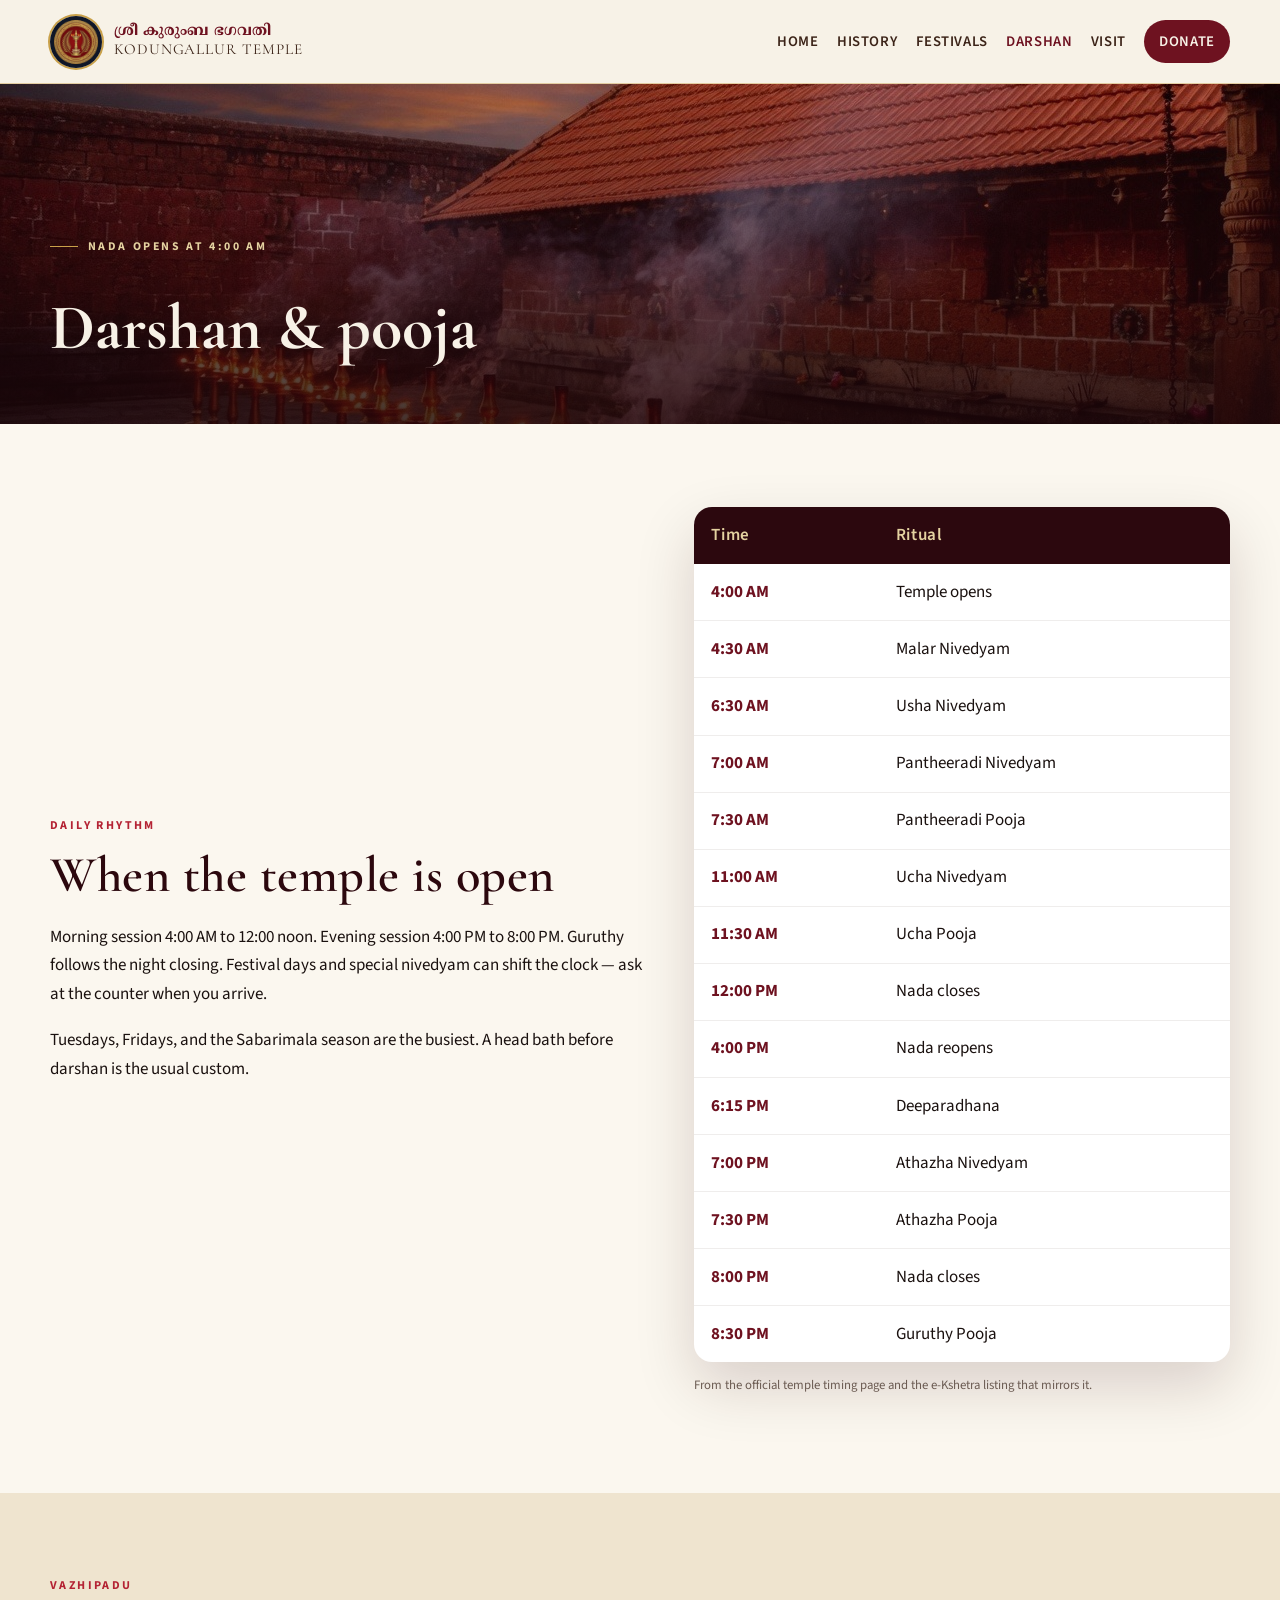
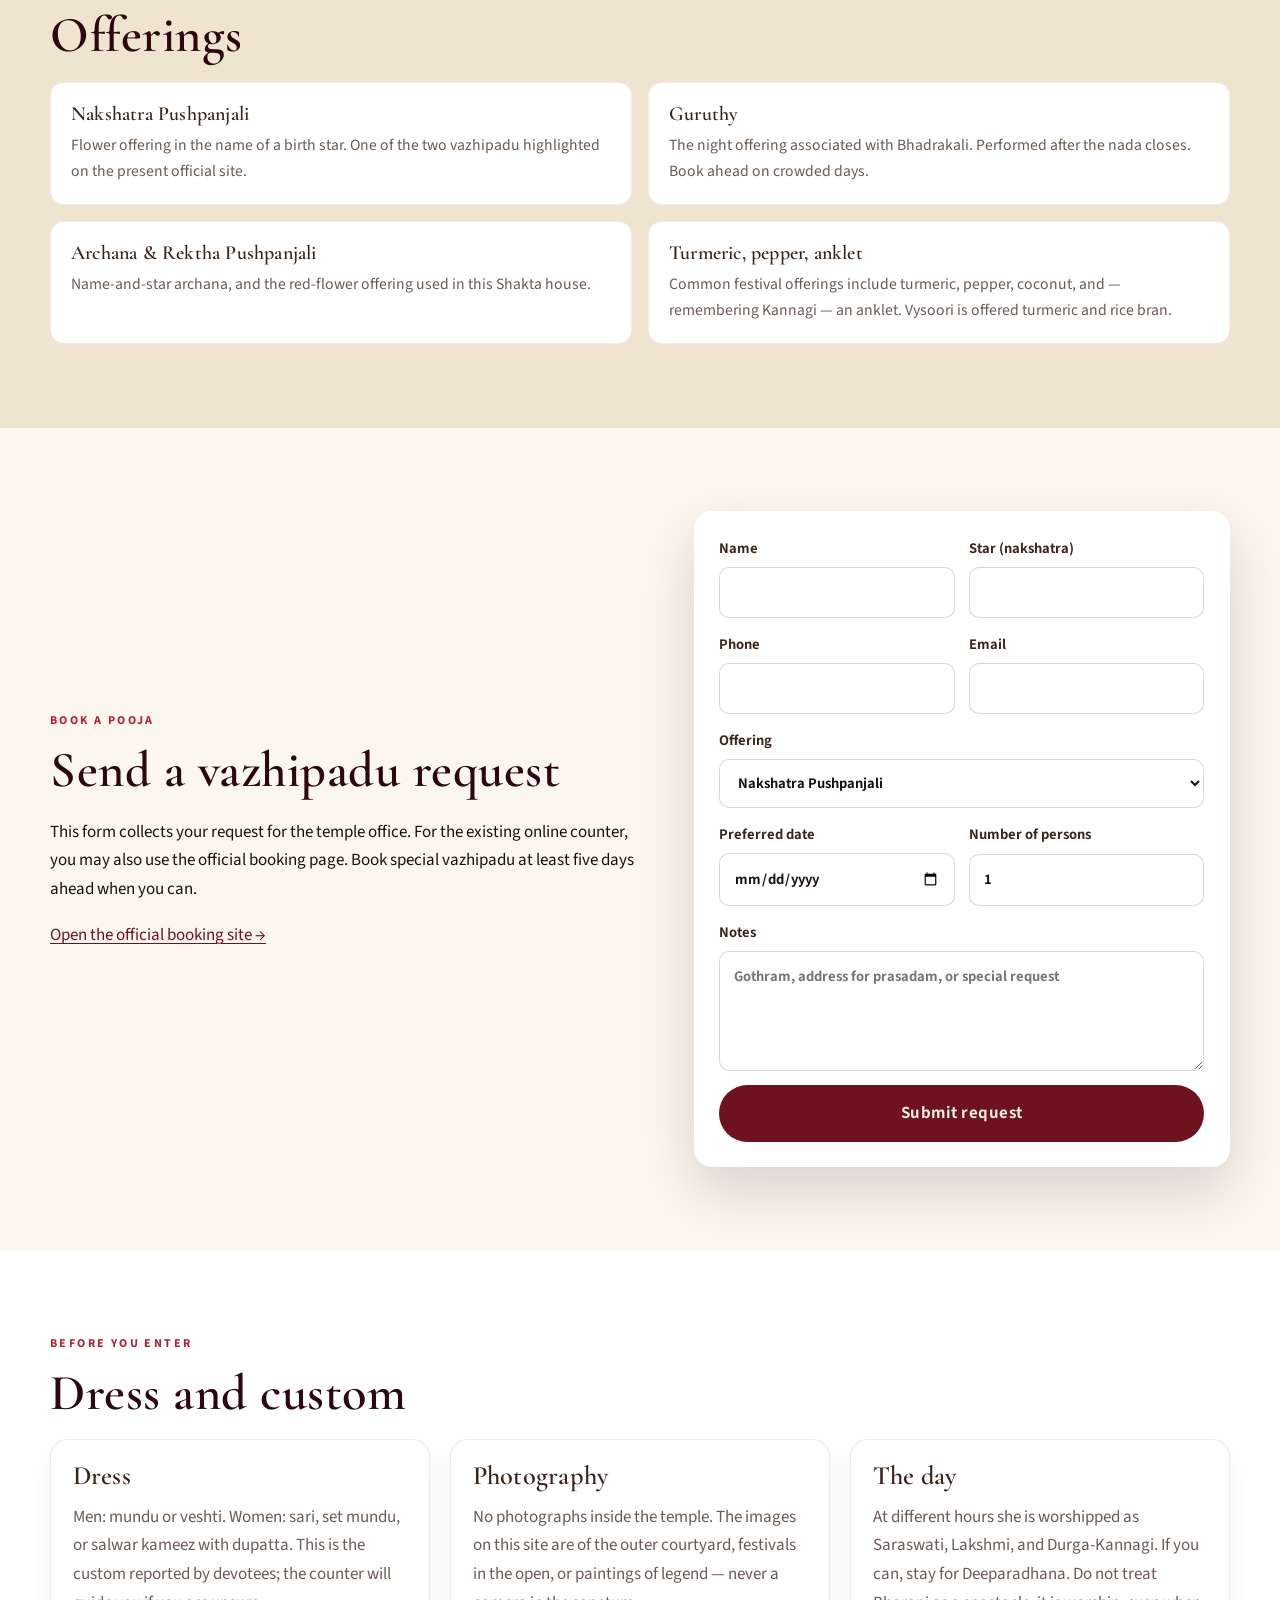
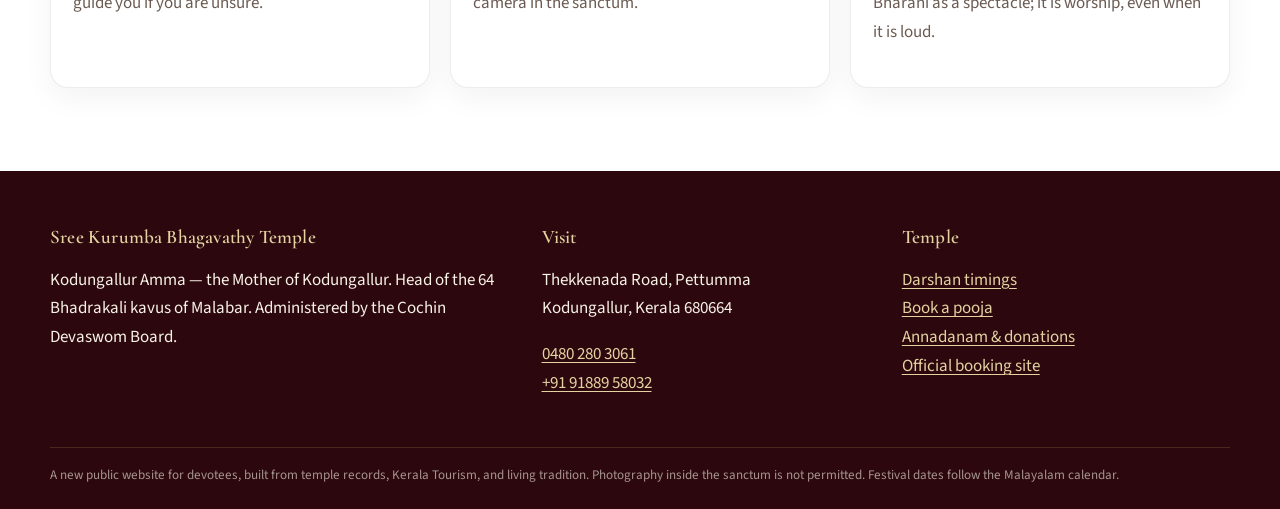
==== darshan.html @ 52137aa8 "Add Kodungallur Sree Kurumba Bhagavathy Temple website" ====
<!DOCTYPE html>
<html lang="en">
<head>
  <meta charset="utf-8">
  <meta name="viewport" content="width=device-width, initial-scale=1">
  <title>Darshan &amp; pooja — Kodungallur Temple</title>
  <meta name="description" content="Darshan timings, vazhipadu, dress code and pooja request for Kodungallur Sree Kurumba Bhagavathy Temple.">
  <link rel="preconnect" href="https://fonts.googleapis.com">
  <link rel="preconnect" href="https://fonts.gstatic.com" crossorigin>
  <link href="https://fonts.googleapis.com/css2?family=Cormorant+Garamond:ital,wght@0,500;0,600;0,700;1,500&family=Noto+Serif+Malayalam:wght@500;700&family=Source+Sans+3:wght@400;600;700&display=swap" rel="stylesheet">
  <link rel="stylesheet" href="css/styles.css">
</head>
<body data-page="darshan">
  <main id="main">
    <section class="page-banner">
      <img src="assets/images/evening-lamps.jpg" alt="Oil lamps at dusk">
      <div class="wrap">
        <p class="eyebrow">Nada opens at 4:00 AM</p>
        <h1>Darshan &amp; pooja</h1>
      </div>
    </section>

    <section class="section">
      <div class="wrap split">
        <div>
          <p class="kicker">Daily rhythm</p>
          <h2>When the temple is open</h2>
          <p>Morning session 4:00 AM to 12:00 noon. Evening session 4:00 PM to 8:00 PM. Guruthy follows the night closing. Festival days and special nivedyam can shift the clock — ask at the counter when you arrive.</p>
          <p>Tuesdays, Fridays, and the Sabarimala season are the busiest. A head bath before darshan is the usual custom.</p>
        </div>
        <div>
          <table class="timetable">
            <thead>
              <tr><th>Time</th><th>Ritual</th></tr>
            </thead>
            <tbody>
              <tr><td><time>4:00 AM</time></td><td>Temple opens</td></tr>
              <tr><td><time>4:30 AM</time></td><td>Malar Nivedyam</td></tr>
              <tr><td><time>6:30 AM</time></td><td>Usha Nivedyam</td></tr>
              <tr><td><time>7:00 AM</time></td><td>Pantheeradi Nivedyam</td></tr>
              <tr><td><time>7:30 AM</time></td><td>Pantheeradi Pooja</td></tr>
              <tr><td><time>11:00 AM</time></td><td>Ucha Nivedyam</td></tr>
              <tr><td><time>11:30 AM</time></td><td>Ucha Pooja</td></tr>
              <tr><td><time>12:00 PM</time></td><td>Nada closes</td></tr>
              <tr><td><time>4:00 PM</time></td><td>Nada reopens</td></tr>
              <tr><td><time>6:15 PM</time></td><td>Deeparadhana</td></tr>
              <tr><td><time>7:00 PM</time></td><td>Athazha Nivedyam</td></tr>
              <tr><td><time>7:30 PM</time></td><td>Athazha Pooja</td></tr>
              <tr><td><time>8:00 PM</time></td><td>Nada closes</td></tr>
              <tr><td><time>8:30 PM</time></td><td>Guruthy Pooja</td></tr>
            </tbody>
          </table>
          <p class="source">From the official temple timing page and the e-Kshetra listing that mirrors it.</p>
        </div>
      </div>
    </section>

    <section class="section" style="background: var(--parchment);">
      <div class="wrap">
        <p class="kicker">Vazhipadu</p>
        <h2>Offerings</h2>
        <div class="compound">
          <article>
            <h3>Nakshatra Pushpanjali</h3>
            <p>Flower offering in the name of a birth star. One of the two vazhipadu highlighted on the present official site.</p>
          </article>
          <article>
            <h3>Guruthy</h3>
            <p>The night offering associated with Bhadrakali. Performed after the nada closes. Book ahead on crowded days.</p>
          </article>
          <article>
            <h3>Archana &amp; Rektha Pushpanjali</h3>
            <p>Name-and-star archana, and the red-flower offering used in this Shakta house.</p>
          </article>
          <article>
            <h3>Turmeric, pepper, anklet</h3>
            <p>Common festival offerings include turmeric, pepper, coconut, and — remembering Kannagi — an anklet. Vysoori is offered turmeric and rice bran.</p>
          </article>
        </div>
      </div>
    </section>

    <section class="section" id="pooja">
      <div class="wrap split">
        <div>
          <p class="kicker">Book a pooja</p>
          <h2>Send a vazhipadu request</h2>
          <p>This form collects your request for the temple office. For the existing online counter, you may also use the official booking page. Book special vazhipadu at least five days ahead when you can.</p>
          <p><a href="https://kodungallursreekurumbabhagavathytemple.org/users/poojabooking" rel="noopener">Open the official booking site →</a></p>
        </div>
        <div class="form-card">
          <form data-confirm="Your pooja request has been noted on this site. Please also confirm by phone at 0480 280 3061 or through the official booking page until the new counter is connected.">
            <div class="form-row">
              <label>Name <input name="name" required></label>
              <label>Star (nakshatra) <input name="star"></label>
            </div>
            <div class="form-row">
              <label>Phone <input name="phone" type="tel" required></label>
              <label>Email <input name="email" type="email"></label>
            </div>
            <label>Offering
              <select name="offering" required>
                <option value="nakshatra">Nakshatra Pushpanjali</option>
                <option value="guruthy">Guruthy</option>
                <option value="archana">Archana</option>
                <option value="rektha">Rektha Pushpanjali</option>
                <option value="other">Other / please advise</option>
              </select>
            </label>
            <div class="form-row">
              <label>Preferred date <input name="date" type="date"></label>
              <label>Number of persons <input name="persons" type="number" min="1" value="1"></label>
            </div>
            <label>Notes <textarea name="notes" placeholder="Gothram, address for prasadam, or special request"></textarea></label>
            <button class="btn btn-blood" type="submit">Submit request</button>
            <p class="form-success" role="status"></p>
          </form>
        </div>
      </div>
    </section>

    <section class="section" style="background: #fff;">
      <div class="wrap">
        <p class="kicker">Before you enter</p>
        <h2>Dress and custom</h2>
        <div class="cards">
          <article class="card">
            <div class="card-body">
              <h3>Dress</h3>
              <p>Men: mundu or veshti. Women: sari, set mundu, or salwar kameez with dupatta. This is the custom reported by devotees; the counter will guide you if you are unsure.</p>
            </div>
          </article>
          <article class="card">
            <div class="card-body">
              <h3>Photography</h3>
              <p>No photographs inside the temple. The images on this site are of the outer courtyard, festivals in the open, or paintings of legend — never a camera in the sanctum.</p>
            </div>
          </article>
          <article class="card">
            <div class="card-body">
              <h3>The day</h3>
              <p>At different hours she is worshipped as Saraswati, Lakshmi, and Durga-Kannagi. If you can, stay for Deeparadhana. Do not treat Bharani as a spectacle; it is worship, even when it is loud.</p>
            </div>
          </article>
        </div>
      </div>
    </section>
  </main>
  <script src="js/main.js"></script>
</body>
</html>
---- css/styles.css ----
:root {
  --blood: #6e1220;
  --blood-deep: #2c080e;
  --blood-mid: #8d1a2c;
  --vermillion: #b42334;
  --gold: #c9a14a;
  --gold-soft: #e4d2a0;
  --gold-line: rgba(201, 161, 74, 0.45);
  --ivory: #f7f1e6;
  --parchment: #efe4cf;
  --paper: #fbf7ef;
  --ink: #1a110f;
  --teak: #3c2418;
  --ash: #6b5b52;
  --turmeric: #d4a017;
  --cream-glass: rgba(247, 241, 230, 0.92);
  --shadow: 0 24px 60px rgba(44, 8, 14, 0.16);
  --radius: 18px;
  --max: 1180px;
  --header: 84px;
}

*,
*::before,
*::after {
  box-sizing: border-box;
}

html {
  scroll-behavior: smooth;
}

body {
  margin: 0;
  color: var(--ink);
  background: var(--paper);
  font-family: "Source Sans 3", "Noto Sans Malayalam", sans-serif;
  font-size: 17px;
  line-height: 1.7;
  min-height: 100vh;
}

img {
  max-width: 100%;
  display: block;
}

a {
  color: var(--blood);
  text-decoration-thickness: 1px;
  text-underline-offset: 3px;
}

a:hover {
  color: var(--vermillion);
}

.skip {
  position: absolute;
  left: -999px;
  top: 0;
  background: var(--gold);
  color: var(--ink);
  padding: 0.6rem 1rem;
  z-index: 100;
}

.skip:focus {
  left: 1rem;
  top: 1rem;
}

/* Header */
.site-header {
  position: sticky;
  top: 0;
  z-index: 40;
  height: var(--header);
  display: flex;
  align-items: center;
  background: var(--cream-glass);
  backdrop-filter: blur(16px);
  border-bottom: 1px solid var(--gold-line);
}

.header-inner {
  width: min(var(--max), calc(100% - 2rem));
  margin: 0 auto;
  display: flex;
  align-items: center;
  justify-content: space-between;
  gap: 1.5rem;
}

.brand {
  display: flex;
  align-items: center;
  gap: 0.75rem;
  color: inherit;
  text-decoration: none;
  min-width: 0;
}

.brand img {
  width: 52px;
  height: 52px;
  border-radius: 50%;
  object-fit: cover;
  box-shadow: 0 0 0 2px var(--gold);
}

.brand-text {
  display: flex;
  flex-direction: column;
  line-height: 1.15;
}

.brand-ml {
  font-family: "Noto Serif Malayalam", serif;
  font-size: 0.92rem;
  color: var(--blood);
  font-weight: 700;
}

.brand-en {
  font-family: "Cormorant Garamond", serif;
  font-size: 0.95rem;
  letter-spacing: 0.06em;
  text-transform: uppercase;
  color: var(--teak);
}

.nav {
  display: flex;
  align-items: center;
  gap: 0.2rem 1.15rem;
}

.nav a {
  color: var(--teak);
  text-decoration: none;
  font-size: 0.92rem;
  letter-spacing: 0.04em;
  text-transform: uppercase;
  font-weight: 600;
}

.nav a:hover,
.nav a[aria-current="page"] {
  color: var(--blood);
}

.nav a.donate-link {
  background: var(--blood);
  color: var(--ivory);
  padding: 0.55rem 0.95rem;
  border-radius: 999px;
}

.nav a.donate-link:hover {
  background: var(--vermillion);
  color: #fff;
}

.nav-toggle {
  display: none;
  border: 1px solid var(--gold);
  background: transparent;
  color: var(--blood);
  width: 44px;
  height: 44px;
  border-radius: 10px;
  font-size: 1.3rem;
}

/* Hero */
.hero {
  position: relative;
  min-height: calc(100vh - var(--header));
  display: grid;
  align-items: end;
  color: var(--ivory);
  overflow: hidden;
}

.hero-media {
  position: absolute;
  inset: 0;
}

.hero-media img {
  width: 100%;
  height: 100%;
  object-fit: cover;
  object-position: center 60%;
}

.hero-media::after {
  content: "";
  position: absolute;
  inset: 0;
  background:
    linear-gradient(180deg, rgba(44, 8, 14, 0.15) 0%, rgba(44, 8, 14, 0.35) 40%, rgba(28, 6, 10, 0.88) 100%),
    radial-gradient(ellipse at 20% 80%, rgba(180, 35, 52, 0.25), transparent 50%);
}

.hero-content {
  position: relative;
  width: min(var(--max), calc(100% - 2rem));
  margin: 0 auto 4.5rem;
  z-index: 1;
}

.eyebrow {
  display: inline-flex;
  align-items: center;
  gap: 0.6rem;
  color: var(--gold-soft);
  letter-spacing: 0.22em;
  text-transform: uppercase;
  font-size: 0.74rem;
  font-weight: 700;
}

.eyebrow::before {
  content: "";
  width: 28px;
  height: 1px;
  background: var(--gold);
}

.hero h1 {
  font-family: "Noto Serif Malayalam", "Cormorant Garamond", serif;
  font-weight: 700;
  font-size: clamp(2.4rem, 6vw, 5.1rem);
  line-height: 1.15;
  margin: 0.4rem 0 0.6rem;
  max-width: 16ch;
}

.hero .lede {
  font-family: "Cormorant Garamond", serif;
  font-size: clamp(1.25rem, 2.4vw, 1.85rem);
  max-width: 36rem;
  color: var(--gold-soft);
  margin: 0 0 1.6rem;
}

.hero-actions {
  display: flex;
  flex-wrap: wrap;
  gap: 0.8rem;
}

/* Buttons */
.btn {
  display: inline-flex;
  align-items: center;
  justify-content: center;
  gap: 0.45rem;
  border: 1px solid transparent;
  border-radius: 999px;
  padding: 0.8rem 1.25rem;
  font: inherit;
  font-weight: 650;
  letter-spacing: 0.03em;
  text-decoration: none;
  cursor: pointer;
}

.btn-gold {
  background: var(--gold);
  color: var(--blood-deep);
}

.btn-gold:hover {
  background: var(--gold-soft);
  color: var(--blood-deep);
}

.btn-ghost {
  background: transparent;
  color: var(--ivory);
  border-color: var(--gold-soft);
}

.btn-ghost:hover {
  background: rgba(255, 255, 255, 0.08);
  color: #fff;
}

.btn-blood {
  background: var(--blood);
  color: var(--ivory);
}

.btn-blood:hover {
  background: var(--vermillion);
  color: #fff;
}

.btn-outline {
  background: transparent;
  color: var(--blood);
  border-color: var(--gold);
}

.btn-outline:hover {
  background: var(--blood);
  color: var(--ivory);
}

/* Quick facts */
.facts {
  background: var(--blood-deep);
  color: var(--ivory);
}

.facts-grid {
  width: min(var(--max), calc(100% - 2rem));
  margin: 0 auto;
  display: grid;
  grid-template-columns: repeat(4, 1fr);
  gap: 0;
}

.fact {
  padding: 1.6rem 1.2rem;
  border-right: 1px solid rgba(201, 161, 74, 0.2);
}

.fact:last-child {
  border-right: 0;
}

.fact b {
  display: block;
  font-family: "Cormorant Garamond", serif;
  font-size: 1.45rem;
  color: var(--gold-soft);
  font-weight: 600;
}

.fact span {
  display: block;
  font-size: 0.88rem;
  color: rgba(247, 241, 230, 0.75);
}

/* Layout */
.section {
  padding: 5.2rem 0;
}

.section-tight {
  padding: 3.4rem 0;
}

.wrap {
  width: min(var(--max), calc(100% - 2rem));
  margin: 0 auto;
}

.kicker {
  color: var(--vermillion);
  letter-spacing: 0.2em;
  text-transform: uppercase;
  font-size: 0.75rem;
  font-weight: 700;
  margin: 0 0 0.55rem;
}

h2,
h3,
h4 {
  font-family: "Cormorant Garamond", serif;
  font-weight: 600;
  letter-spacing: 0.01em;
  line-height: 1.2;
}

h2 {
  font-size: clamp(2rem, 4vw, 3.15rem);
  margin: 0 0 1rem;
  color: var(--blood-deep);
}

h3 {
  font-size: 1.65rem;
  margin: 0 0 0.6rem;
  color: var(--teak);
}

.lede-body {
  font-size: 1.12rem;
  color: var(--ash);
  max-width: 46rem;
}

.split {
  display: grid;
  grid-template-columns: 1.05fr 0.95fr;
  gap: 3.2rem;
  align-items: center;
}

.split.reverse {
  grid-template-columns: 0.95fr 1.05fr;
}

.split.reverse .copy {
  order: 2;
}

.frame {
  position: relative;
}

.frame img {
  width: 100%;
  height: min(520px, 70vw);
  object-fit: cover;
  border-radius: var(--radius);
  box-shadow: var(--shadow);
}

.frame::before {
  content: "";
  position: absolute;
  inset: 16px -16px -16px 16px;
  border: 1px solid var(--gold);
  border-radius: var(--radius);
  z-index: -1;
}

.caption {
  margin-top: 0.7rem;
  font-size: 0.82rem;
  color: var(--ash);
  font-style: italic;
}

/* Cards */
.cards {
  display: grid;
  grid-template-columns: repeat(3, 1fr);
  gap: 1.25rem;
}

.card {
  background: #fff;
  border: 1px solid rgba(60, 36, 24, 0.08);
  border-radius: var(--radius);
  overflow: hidden;
  box-shadow: 0 10px 30px rgba(44, 8, 14, 0.05);
  display: flex;
  flex-direction: column;
}

.card img {
  width: 100%;
  height: 210px;
  object-fit: cover;
}

.card-body {
  padding: 1.3rem 1.35rem 1.5rem;
}

.card p {
  color: var(--ash);
  margin: 0 0 1rem;
}

.card .more {
  margin-top: auto;
  font-weight: 700;
  text-decoration: none;
  color: var(--blood);
}

/* Page banner */
.page-banner {
  position: relative;
  min-height: 340px;
  display: grid;
  align-items: end;
  color: var(--ivory);
}

.page-banner img {
  position: absolute;
  inset: 0;
  width: 100%;
  height: 100%;
  object-fit: cover;
}

.page-banner::after {
  content: "";
  position: absolute;
  inset: 0;
  background: linear-gradient(180deg, rgba(44, 8, 14, 0.25), rgba(28, 6, 10, 0.82));
}

.page-banner .wrap {
  position: relative;
  z-index: 1;
  padding-bottom: 2.6rem;
}

.page-banner h1 {
  font-family: "Cormorant Garamond", serif;
  font-size: clamp(2.4rem, 5vw, 4.2rem);
  margin: 0.3rem 0 0;
}

/* Stories / timeline */
.story {
  display: grid;
  grid-template-columns: 0.9fr 1.1fr;
  gap: 2.4rem;
  padding: 2.4rem 0;
  border-top: 1px solid var(--gold-line);
}

.story img {
  width: 100%;
  height: 320px;
  object-fit: cover;
  border-radius: var(--radius);
}

.note {
  background: var(--parchment);
  border-left: 3px solid var(--gold);
  padding: 1rem 1.15rem;
  color: var(--teak);
  font-size: 0.96rem;
}

/* Compound grid */
.compound {
  display: grid;
  grid-template-columns: repeat(2, 1fr);
  gap: 1rem;
}

.compound article {
  background: #fff;
  padding: 1.2rem 1.25rem;
  border-radius: 14px;
  border: 1px solid rgba(60, 36, 24, 0.08);
}

.compound h3 {
  font-size: 1.25rem;
  margin-bottom: 0.35rem;
}

.compound p {
  margin: 0;
  color: var(--ash);
  font-size: 0.98rem;
}

/* Timetable */
.timetable {
  width: 100%;
  border-collapse: collapse;
  background: #fff;
  border-radius: var(--radius);
  overflow: hidden;
  box-shadow: var(--shadow);
}

.timetable th,
.timetable td {
  text-align: left;
  padding: 0.85rem 1.1rem;
  border-bottom: 1px solid rgba(60, 36, 24, 0.08);
}

.timetable th {
  background: var(--blood-deep);
  color: var(--gold-soft);
  font-weight: 600;
  letter-spacing: 0.04em;
}

.timetable tr:last-child td {
  border-bottom: 0;
}

.timetable time {
  font-variant-numeric: tabular-nums;
  font-weight: 700;
  color: var(--blood);
}

/* Forms */
form {
  display: grid;
  gap: 0.9rem;
}

label {
  display: grid;
  gap: 0.35rem;
  font-size: 0.92rem;
  font-weight: 650;
  color: var(--teak);
}

input,
select,
textarea {
  font: inherit;
  padding: 0.75rem 0.85rem;
  border: 1px solid rgba(60, 36, 24, 0.18);
  border-radius: 10px;
  background: #fff;
  color: var(--ink);
}

textarea {
  min-height: 120px;
  resize: vertical;
}

.form-row {
  display: grid;
  grid-template-columns: 1fr 1fr;
  gap: 0.9rem;
}

.form-card {
  background: #fff;
  padding: 1.6rem;
  border-radius: var(--radius);
  box-shadow: var(--shadow);
}

.form-success {
  display: none;
  background: #e9f6ea;
  color: #1d5a2a;
  border: 1px solid #b7dfbb;
  padding: 0.9rem 1rem;
  border-radius: 10px;
}

.form-success.show {
  display: block;
}

/* Donate */
.donate-grid {
  display: grid;
  grid-template-columns: repeat(3, 1fr);
  gap: 1.2rem;
}

.donate-card {
  background: #fff;
  padding: 1.6rem;
  border-radius: var(--radius);
  border-top: 4px solid var(--gold);
  box-shadow: var(--shadow);
}

.amounts {
  display: flex;
  flex-wrap: wrap;
  gap: 0.5rem;
}

.amounts button {
  border: 1px solid var(--gold);
  background: transparent;
  color: var(--teak);
  border-radius: 999px;
  padding: 0.4rem 0.8rem;
  cursor: pointer;
  font: inherit;
}

.amounts button.active,
.amounts button:hover {
  background: var(--blood);
  color: #fff;
  border-color: var(--blood);
}

/* Visit */
.map-frame {
  width: 100%;
  min-height: 360px;
  border: 0;
  border-radius: var(--radius);
  box-shadow: var(--shadow);
}

.contact-list {
  list-style: none;
  padding: 0;
  margin: 0;
}

.contact-list li {
  padding: 0.7rem 0;
  border-bottom: 1px solid var(--gold-line);
}

.contact-list strong {
  display: block;
  color: var(--blood);
  font-size: 0.8rem;
  letter-spacing: 0.12em;
  text-transform: uppercase;
}

/* Festival ritual list */
.rituals {
  display: grid;
  gap: 1rem;
}

.ritual {
  display: grid;
  grid-template-columns: 140px 1fr;
  gap: 1rem;
  background: #fff;
  padding: 1.1rem 1.2rem;
  border-radius: 14px;
  border: 1px solid rgba(60, 36, 24, 0.08);
}

.ritual b {
  color: var(--blood);
  font-family: "Cormorant Garamond", serif;
  font-size: 1.2rem;
}

/* Band */
.band {
  background:
    linear-gradient(120deg, rgba(44, 8, 14, 0.82), rgba(110, 18, 32, 0.78)),
    url("../assets/images/evening-lamps.jpg") center/cover;
  color: var(--ivory);
}

.band h2 {
  color: var(--ivory);
}

.band p {
  color: var(--gold-soft);
}

/* Footer */
.site-footer {
  background: var(--blood-deep);
  color: var(--ivory);
  padding: 3.4rem 0 1.4rem;
}

.footer-grid {
  display: grid;
  grid-template-columns: 1.4fr 1fr 1fr;
  gap: 2rem;
}

.site-footer a {
  color: var(--gold-soft);
}

.site-footer h3 {
  color: var(--gold-soft);
  font-size: 1.2rem;
}

.tiny {
  margin-top: 2rem;
  padding-top: 1rem;
  border-top: 1px solid rgba(201, 161, 74, 0.2);
  color: rgba(247, 241, 230, 0.6);
  font-size: 0.82rem;
}

/* Deity portrait crop from official logo strip */
.deity {
  width: 220px;
  height: 280px;
  object-fit: cover;
  object-position: left center;
  border-radius: 12px;
  box-shadow: var(--shadow);
  background: #111;
}

/* Utility */
.muted {
  color: var(--ash);
}

.center {
  text-align: center;
}

.mb-0 {
  margin-bottom: 0;
}

.mt-2 {
  margin-top: 2rem;
}

.source {
  font-size: 0.8rem;
  color: var(--ash);
}

@media (max-width: 900px) {
  .facts-grid,
  .cards,
  .donate-grid,
  .split,
  .split.reverse,
  .story,
  .footer-grid,
  .compound,
  .form-row {
    grid-template-columns: 1fr;
  }

  .split.reverse .copy {
    order: 0;
  }

  .fact {
    border-right: 0;
    border-bottom: 1px solid rgba(201, 161, 74, 0.2);
  }

  .nav-toggle {
    display: inline-grid;
    place-items: center;
  }

  .nav {
    display: none;
    position: absolute;
    top: var(--header);
    left: 0;
    right: 0;
    background: var(--ivory);
    padding: 1rem 1.2rem 1.3rem;
    flex-direction: column;
    align-items: stretch;
    border-bottom: 1px solid var(--gold-line);
    box-shadow: var(--shadow);
  }

  .nav.open {
    display: flex;
  }

  .nav a {
    padding: 0.55rem 0;
  }

  .nav a.donate-link {
    text-align: center;
  }

  .ritual {
    grid-template-columns: 1fr;
  }

  .hero {
    min-height: 78vh;
  }
}
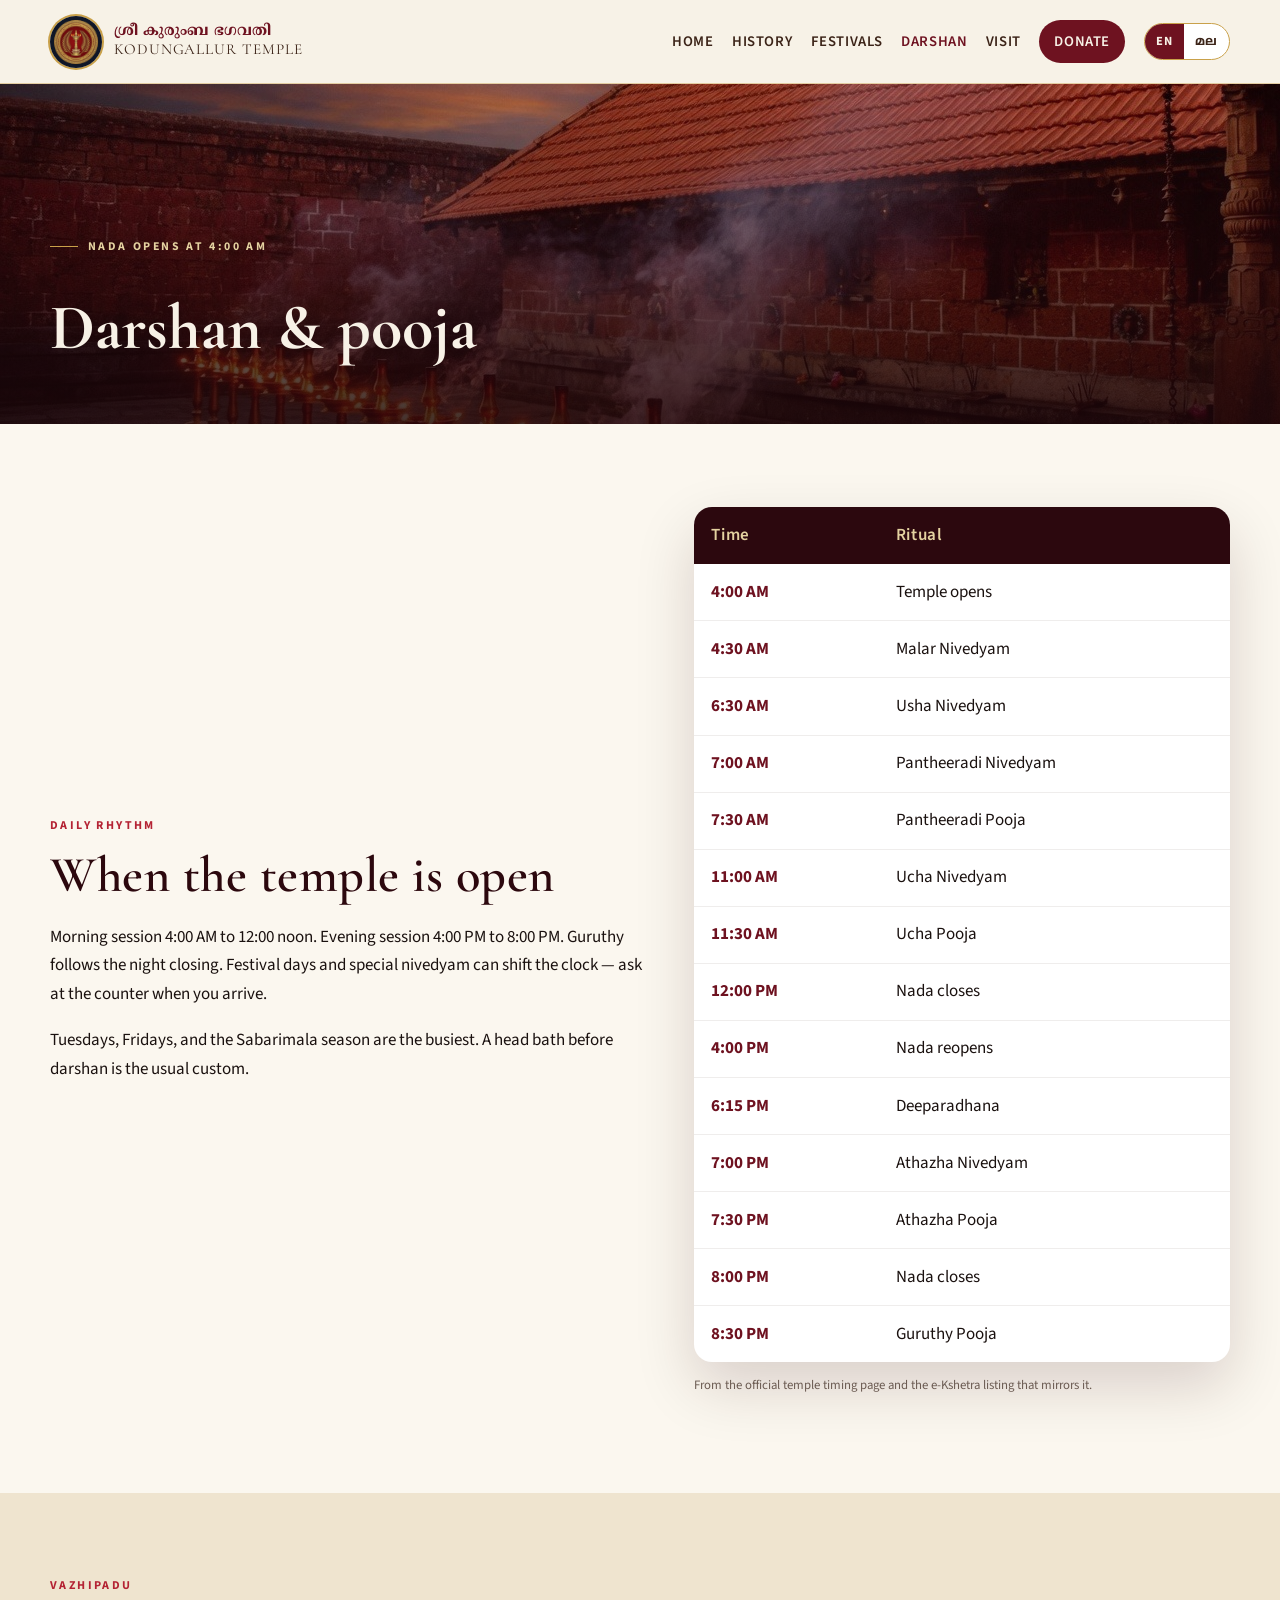
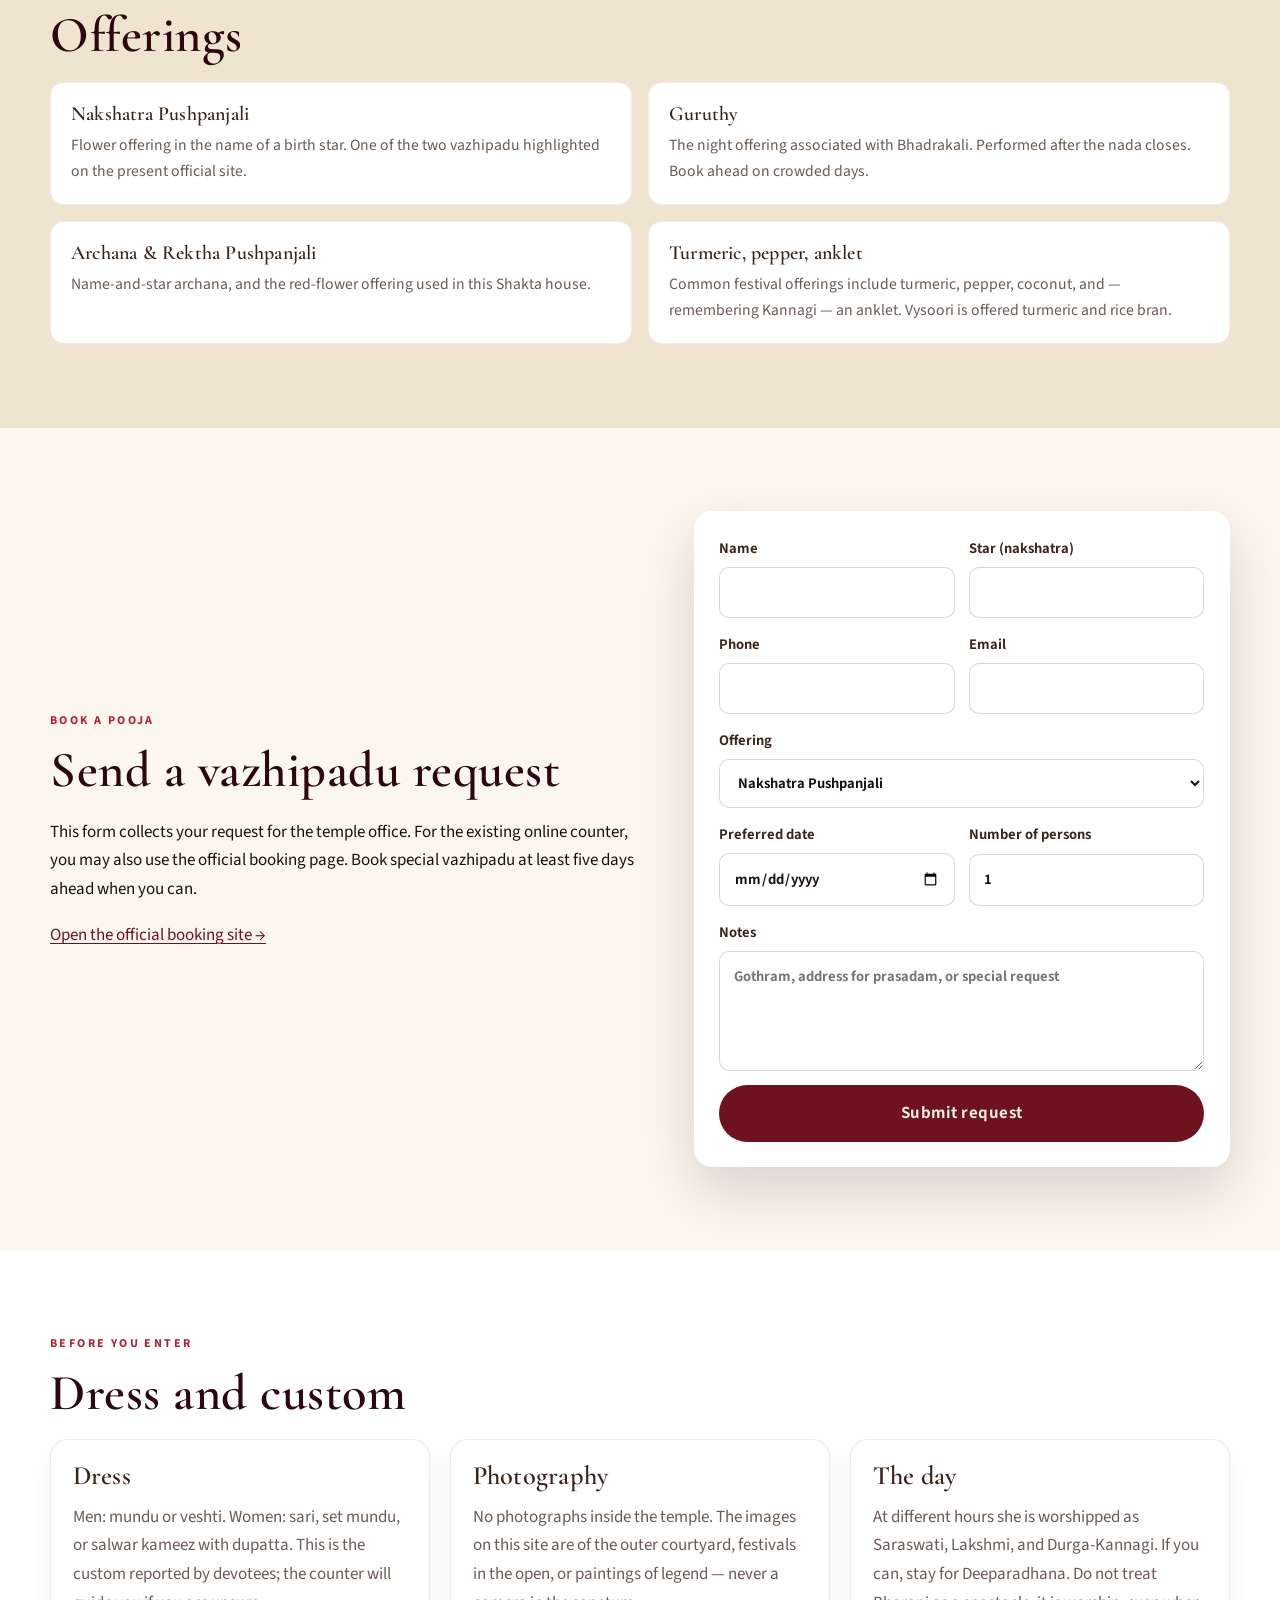
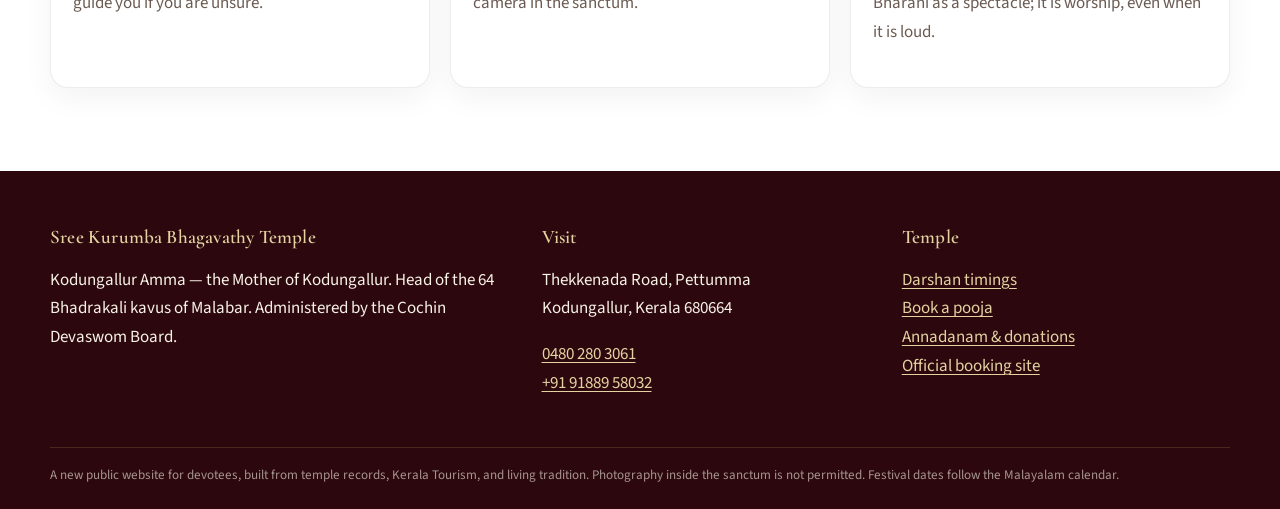
==== commit 534a6084: "Add Malayalam and English language switch across the site" ====
--- a/darshan.html
+++ b/darshan.html
@@ -5,9 +5,17 @@
   <meta name="viewport" content="width=device-width, initial-scale=1">
   <title>Darshan &amp; pooja — Kodungallur Temple</title>
   <meta name="description" content="Darshan timings, vazhipadu, dress code and pooja request for Kodungallur Sree Kurumba Bhagavathy Temple.">
+  <script>
+    (function () {
+      var lang = localStorage.getItem("temple-lang") === "ml" ? "ml" : "en";
+      document.documentElement.lang = lang;
+      document.documentElement.classList.toggle("lang-ml", lang === "ml");
+      document.documentElement.classList.add("i18n-wait");
+    })();
+  </script>
   <link rel="preconnect" href="https://fonts.googleapis.com">
   <link rel="preconnect" href="https://fonts.gstatic.com" crossorigin>
-  <link href="https://fonts.googleapis.com/css2?family=Cormorant+Garamond:ital,wght@0,500;0,600;0,700;1,500&family=Noto+Serif+Malayalam:wght@500;700&family=Source+Sans+3:wght@400;600;700&display=swap" rel="stylesheet">
+  <link href="https://fonts.googleapis.com/css2?family=Cormorant+Garamond:ital,wght@0,500;0,600;0,700;1,500&family=Noto+Sans+Malayalam:wght@400;600;700&family=Noto+Serif+Malayalam:wght@500;700&family=Source+Sans+3:wght@400;600;700&display=swap" rel="stylesheet">
   <link rel="stylesheet" href="css/styles.css">
 </head>
 <body data-page="darshan">
@@ -15,66 +23,66 @@
     <section class="page-banner">
       <img src="assets/images/evening-lamps.jpg" alt="Oil lamps at dusk">
       <div class="wrap">
-        <p class="eyebrow">Nada opens at 4:00 AM</p>
-        <h1>Darshan &amp; pooja</h1>
+        <p class="eyebrow" data-i18n="dar.eyebrow">Nada opens at 4:00 AM</p>
+        <h1 data-i18n="dar.h1">Darshan &amp; pooja</h1>
       </div>
     </section>
 
     <section class="section">
       <div class="wrap split">
         <div>
-          <p class="kicker">Daily rhythm</p>
-          <h2>When the temple is open</h2>
-          <p>Morning session 4:00 AM to 12:00 noon. Evening session 4:00 PM to 8:00 PM. Guruthy follows the night closing. Festival days and special nivedyam can shift the clock — ask at the counter when you arrive.</p>
-          <p>Tuesdays, Fridays, and the Sabarimala season are the busiest. A head bath before darshan is the usual custom.</p>
+          <p class="kicker" data-i18n="dar.kicker.daily">Daily rhythm</p>
+          <h2 data-i18n="dar.h2.open">When the temple is open</h2>
+          <p data-i18n="dar.p.open1">Morning session 4:00 AM to 12:00 noon. Evening session 4:00 PM to 8:00 PM. Guruthy follows the night closing. Festival days and special nivedyam can shift the clock — ask at the counter when you arrive.</p>
+          <p data-i18n="dar.p.open2">Tuesdays, Fridays, and the Sabarimala season are the busiest. A head bath before darshan is the usual custom.</p>
         </div>
         <div>
           <table class="timetable">
             <thead>
-              <tr><th>Time</th><th>Ritual</th></tr>
+              <tr><th data-i18n="dar.th.time">Time</th><th data-i18n="dar.th.ritual">Ritual</th></tr>
             </thead>
             <tbody>
-              <tr><td><time>4:00 AM</time></td><td>Temple opens</td></tr>
-              <tr><td><time>4:30 AM</time></td><td>Malar Nivedyam</td></tr>
-              <tr><td><time>6:30 AM</time></td><td>Usha Nivedyam</td></tr>
-              <tr><td><time>7:00 AM</time></td><td>Pantheeradi Nivedyam</td></tr>
-              <tr><td><time>7:30 AM</time></td><td>Pantheeradi Pooja</td></tr>
-              <tr><td><time>11:00 AM</time></td><td>Ucha Nivedyam</td></tr>
-              <tr><td><time>11:30 AM</time></td><td>Ucha Pooja</td></tr>
-              <tr><td><time>12:00 PM</time></td><td>Nada closes</td></tr>
-              <tr><td><time>4:00 PM</time></td><td>Nada reopens</td></tr>
-              <tr><td><time>6:15 PM</time></td><td>Deeparadhana</td></tr>
-              <tr><td><time>7:00 PM</time></td><td>Athazha Nivedyam</td></tr>
-              <tr><td><time>7:30 PM</time></td><td>Athazha Pooja</td></tr>
-              <tr><td><time>8:00 PM</time></td><td>Nada closes</td></tr>
-              <tr><td><time>8:30 PM</time></td><td>Guruthy Pooja</td></tr>
+              <tr><td><time>4:00 AM</time></td><td data-i18n="dar.t.open">Temple opens</td></tr>
+              <tr><td><time>4:30 AM</time></td><td data-i18n="dar.t.malar">Malar Nivedyam</td></tr>
+              <tr><td><time>6:30 AM</time></td><td data-i18n="dar.t.usha">Usha Nivedyam</td></tr>
+              <tr><td><time>7:00 AM</time></td><td data-i18n="dar.t.pantn">Pantheeradi Nivedyam</td></tr>
+              <tr><td><time>7:30 AM</time></td><td data-i18n="dar.t.pantp">Pantheeradi Pooja</td></tr>
+              <tr><td><time>11:00 AM</time></td><td data-i18n="dar.t.uchan">Ucha Nivedyam</td></tr>
+              <tr><td><time>11:30 AM</time></td><td data-i18n="dar.t.uchap">Ucha Pooja</td></tr>
+              <tr><td><time>12:00 PM</time></td><td data-i18n="dar.t.close">Nada closes</td></tr>
+              <tr><td><time>4:00 PM</time></td><td data-i18n="dar.t.reopen">Nada reopens</td></tr>
+              <tr><td><time>6:15 PM</time></td><td data-i18n="dar.t.deepa">Deeparadhana</td></tr>
+              <tr><td><time>7:00 PM</time></td><td data-i18n="dar.t.athn">Athazha Nivedyam</td></tr>
+              <tr><td><time>7:30 PM</time></td><td data-i18n="dar.t.athp">Athazha Pooja</td></tr>
+              <tr><td><time>8:00 PM</time></td><td data-i18n="dar.t.close2">Nada closes</td></tr>
+              <tr><td><time>8:30 PM</time></td><td data-i18n="dar.t.guruthy">Guruthy Pooja</td></tr>
             </tbody>
           </table>
-          <p class="source">From the official temple timing page and the e-Kshetra listing that mirrors it.</p>
+          <p class="source" data-i18n="dar.src">From the official temple timing page and the e-Kshetra listing that mirrors it.</p>
         </div>
       </div>
     </section>
 
     <section class="section" style="background: var(--parchment);">
       <div class="wrap">
-        <p class="kicker">Vazhipadu</p>
-        <h2>Offerings</h2>
+        <p class="kicker" data-i18n="dar.kicker.vazhi">Vazhipadu</p>
+        <h2 data-i18n="dar.h2.off">Offerings</h2>
         <div class="compound">
           <article>
-            <h3>Nakshatra Pushpanjali</h3>
-            <p>Flower offering in the name of a birth star. One of the two vazhipadu highlighted on the present official site.</p>
+            <h3 data-i18n="dar.off.nak.h">Nakshatra Pushpanjali</h3>
+            <p data-i18n="dar.off.nak.p">Flower offering in the name of a birth star. One of the two vazhipadu highlighted on the present official site.</p>
           </article>
           <article>
-            <h3>Guruthy</h3>
-            <p>The night offering associated with Bhadrakali. Performed after the nada closes. Book ahead on crowded days.</p>
+            <h3 data-i18n="dar.off.gur.h">Guruthy</h3>
+            <p data-i18n="dar.off.gur.p">The night offering associated with Bhadrakali. Performed after the nada closes. Book ahead on crowded days.</p>
           </article>
           <article>
-            <h3>Archana &amp; Rektha Pushpanjali</h3>
-            <p>Name-and-star archana, and the red-flower offering used in this Shakta house.</p>
+            <h3 data-i18n="dar.off.arch.h">Archana &amp; Rektha Pushpanjali</h3>
+            <p data-i18n="dar.off.arch.p">Name-and-star archana, and the red-flower offering used in this Shakta house.</p>
           </article>
           <article>
-            <h3>Turmeric, pepper, anklet</h3>
-            <p>Common festival offerings include turmeric, pepper, coconut, and — remembering Kannagi — an anklet. Vysoori is offered turmeric and rice bran.</p>
+            <h3 data-i18n="dar.off.tur.h">Turmeric, pepper, anklet</h3>
+            <p data-i18n="dar.off.tur.p">Common festival offerings include turmeric, pepper, coconut, and — remembering Kannagi — an anklet. Vysoori is offered turmeric and rice bran.</p>
           </article>
         </div>
       </div>
@@ -83,36 +91,36 @@
     <section class="section" id="pooja">
       <div class="wrap split">
         <div>
-          <p class="kicker">Book a pooja</p>
-          <h2>Send a vazhipadu request</h2>
-          <p>This form collects your request for the temple office. For the existing online counter, you may also use the official booking page. Book special vazhipadu at least five days ahead when you can.</p>
-          <p><a href="https://kodungallursreekurumbabhagavathytemple.org/users/poojabooking" rel="noopener">Open the official booking site →</a></p>
+          <p class="kicker" data-i18n="dar.kicker.book">Book a pooja</p>
+          <h2 data-i18n="dar.h2.req">Send a vazhipadu request</h2>
+          <p data-i18n="dar.p.req">This form collects your request for the temple office. For the existing online counter, you may also use the official booking page. Book special vazhipadu at least five days ahead when you can.</p>
+          <p><a href="https://kodungallursreekurumbabhagavathytemple.org/users/poojabooking" rel="noopener" data-i18n="dar.a.official">Open the official booking site →</a></p>
         </div>
         <div class="form-card">
-          <form data-confirm="Your pooja request has been noted on this site. Please also confirm by phone at 0480 280 3061 or through the official booking page until the new counter is connected.">
+          <form data-i18n-confirm="dar.confirm" data-confirm="Your pooja request has been noted on this site. Please also confirm by phone at 0480 280 3061 or through the official booking page until the new counter is connected.">
             <div class="form-row">
-              <label>Name <input name="name" required></label>
-              <label>Star (nakshatra) <input name="star"></label>
+              <label><span data-i18n="form.name">Name</span> <input name="name" required></label>
+              <label><span data-i18n="form.star">Star (nakshatra)</span> <input name="star"></label>
             </div>
             <div class="form-row">
-              <label>Phone <input name="phone" type="tel" required></label>
-              <label>Email <input name="email" type="email"></label>
+              <label><span data-i18n="form.phone">Phone</span> <input name="phone" type="tel" required></label>
+              <label><span data-i18n="form.email">Email</span> <input name="email" type="email"></label>
             </div>
-            <label>Offering
+            <label><span data-i18n="form.offering">Offering</span>
               <select name="offering" required>
-                <option value="nakshatra">Nakshatra Pushpanjali</option>
-                <option value="guruthy">Guruthy</option>
-                <option value="archana">Archana</option>
-                <option value="rektha">Rektha Pushpanjali</option>
-                <option value="other">Other / please advise</option>
+                <option value="nakshatra" data-i18n="opt.nak">Nakshatra Pushpanjali</option>
+                <option value="guruthy" data-i18n="opt.gur">Guruthy</option>
+                <option value="archana" data-i18n="opt.arch">Archana</option>
+                <option value="rektha" data-i18n="opt.rek">Rektha Pushpanjali</option>
+                <option value="other" data-i18n="opt.other">Other / please advise</option>
               </select>
             </label>
             <div class="form-row">
-              <label>Preferred date <input name="date" type="date"></label>
-              <label>Number of persons <input name="persons" type="number" min="1" value="1"></label>
+              <label><span data-i18n="form.date">Preferred date</span> <input name="date" type="date"></label>
+              <label><span data-i18n="form.persons">Number of persons</span> <input name="persons" type="number" min="1" value="1"></label>
             </div>
-            <label>Notes <textarea name="notes" placeholder="Gothram, address for prasadam, or special request"></textarea></label>
-            <button class="btn btn-blood" type="submit">Submit request</button>
+            <label><span data-i18n="form.notes">Notes</span> <textarea name="notes" data-i18n-placeholder="form.notes.ph" placeholder="Gothram, address for prasadam, or special request"></textarea></label>
+            <button class="btn btn-blood" type="submit" data-i18n="form.submit.pooja">Submit request</button>
             <p class="form-success" role="status"></p>
           </form>
         </div>
@@ -121,31 +129,32 @@
 
     <section class="section" style="background: #fff;">
       <div class="wrap">
-        <p class="kicker">Before you enter</p>
-        <h2>Dress and custom</h2>
+        <p class="kicker" data-i18n="dar.kicker.before">Before you enter</p>
+        <h2 data-i18n="dar.h2.dress">Dress and custom</h2>
         <div class="cards">
           <article class="card">
             <div class="card-body">
-              <h3>Dress</h3>
-              <p>Men: mundu or veshti. Women: sari, set mundu, or salwar kameez with dupatta. This is the custom reported by devotees; the counter will guide you if you are unsure.</p>
+              <h3 data-i18n="dar.dress.h">Dress</h3>
+              <p data-i18n="dar.dress.p">Men: mundu or veshti. Women: sari, set mundu, or salwar kameez with dupatta. This is the custom reported by devotees; the counter will guide you if you are unsure.</p>
             </div>
           </article>
           <article class="card">
             <div class="card-body">
-              <h3>Photography</h3>
-              <p>No photographs inside the temple. The images on this site are of the outer courtyard, festivals in the open, or paintings of legend — never a camera in the sanctum.</p>
+              <h3 data-i18n="dar.photo.h">Photography</h3>
+              <p data-i18n="dar.photo.p">No photographs inside the temple. The images on this site are of the outer courtyard, festivals in the open, or paintings of legend — never a camera in the sanctum.</p>
             </div>
           </article>
           <article class="card">
             <div class="card-body">
-              <h3>The day</h3>
-              <p>At different hours she is worshipped as Saraswati, Lakshmi, and Durga-Kannagi. If you can, stay for Deeparadhana. Do not treat Bharani as a spectacle; it is worship, even when it is loud.</p>
+              <h3 data-i18n="dar.day.h">The day</h3>
+              <p data-i18n="dar.day.p">At different hours she is worshipped as Saraswati, Lakshmi, and Durga-Kannagi. If you can, stay for Deeparadhana. Do not treat Bharani as a spectacle; it is worship, even when it is loud.</p>
             </div>
           </article>
         </div>
       </div>
     </section>
   </main>
+  <script src="js/i18n.js"></script>
   <script src="js/main.js"></script>
 </body>
 </html>
--- a/css/styles.css
+++ b/css/styles.css
@@ -88,8 +88,11 @@
   margin: 0 auto;
   display: flex;
   align-items: center;
-  justify-content: space-between;
-  gap: 1.5rem;
+  gap: 1.2rem;
+}
+
+.nav {
+  margin-left: auto;
 }
 
 .brand {
@@ -160,6 +163,37 @@
 .nav a.donate-link:hover {
   background: var(--vermillion);
   color: #fff;
+}
+
+.header-tools {
+  display: flex;
+  align-items: center;
+  gap: 0.55rem;
+}
+
+.lang-switch {
+  display: inline-flex;
+  border: 1px solid var(--gold);
+  border-radius: 999px;
+  overflow: hidden;
+  background: #fff;
+}
+
+.lang-btn {
+  border: 0;
+  background: transparent;
+  color: var(--teak);
+  font: inherit;
+  font-size: 0.78rem;
+  font-weight: 700;
+  letter-spacing: 0.04em;
+  padding: 0.42rem 0.7rem;
+  cursor: pointer;
+}
+
+.lang-btn[aria-pressed="true"] {
+  background: var(--blood);
+  color: var(--ivory);
 }
 
 .nav-toggle {
@@ -171,6 +205,34 @@
   height: 44px;
   border-radius: 10px;
   font-size: 1.3rem;
+}
+
+html.lang-ml body {
+  font-family: "Noto Sans Malayalam", "Source Sans 3", sans-serif;
+  line-height: 1.85;
+}
+
+html.lang-ml h2,
+html.lang-ml h3,
+html.lang-ml h4,
+html.lang-ml .page-banner h1,
+html.lang-ml .fact b,
+html.lang-ml .ritual b,
+html.lang-ml .hero .lede {
+  font-family: "Noto Serif Malayalam", "Cormorant Garamond", serif;
+}
+
+html.lang-ml .nav a,
+html.lang-ml .kicker,
+html.lang-ml .eyebrow,
+html.lang-ml .brand-en {
+  text-transform: none;
+  letter-spacing: 0.02em;
+}
+
+html.i18n-wait.lang-ml [data-i18n],
+html.i18n-wait.lang-ml [data-i18n-html] {
+  opacity: 0;
 }
 
 /* Hero */
@@ -848,6 +910,10 @@
     place-items: center;
   }
 
+  .header-tools {
+    margin-left: auto;
+  }
+
   .nav {
     display: none;
     position: absolute;
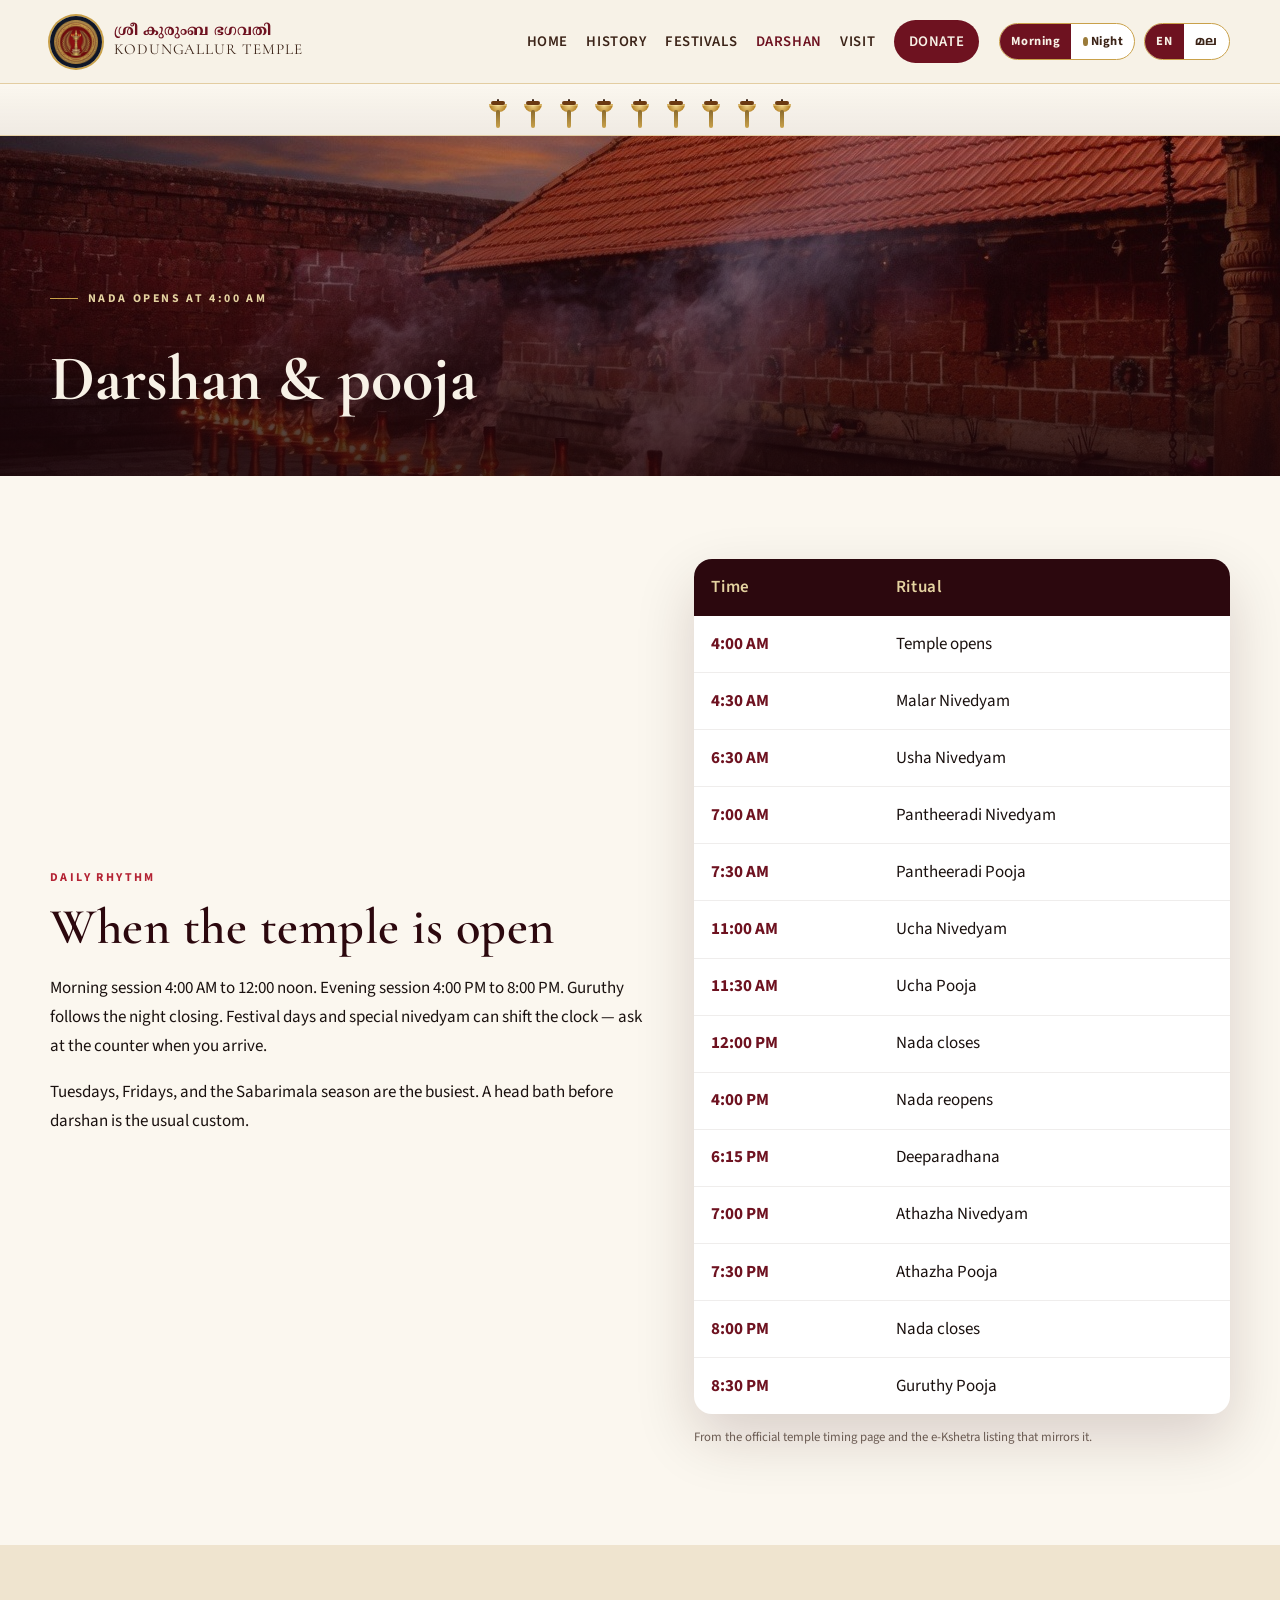
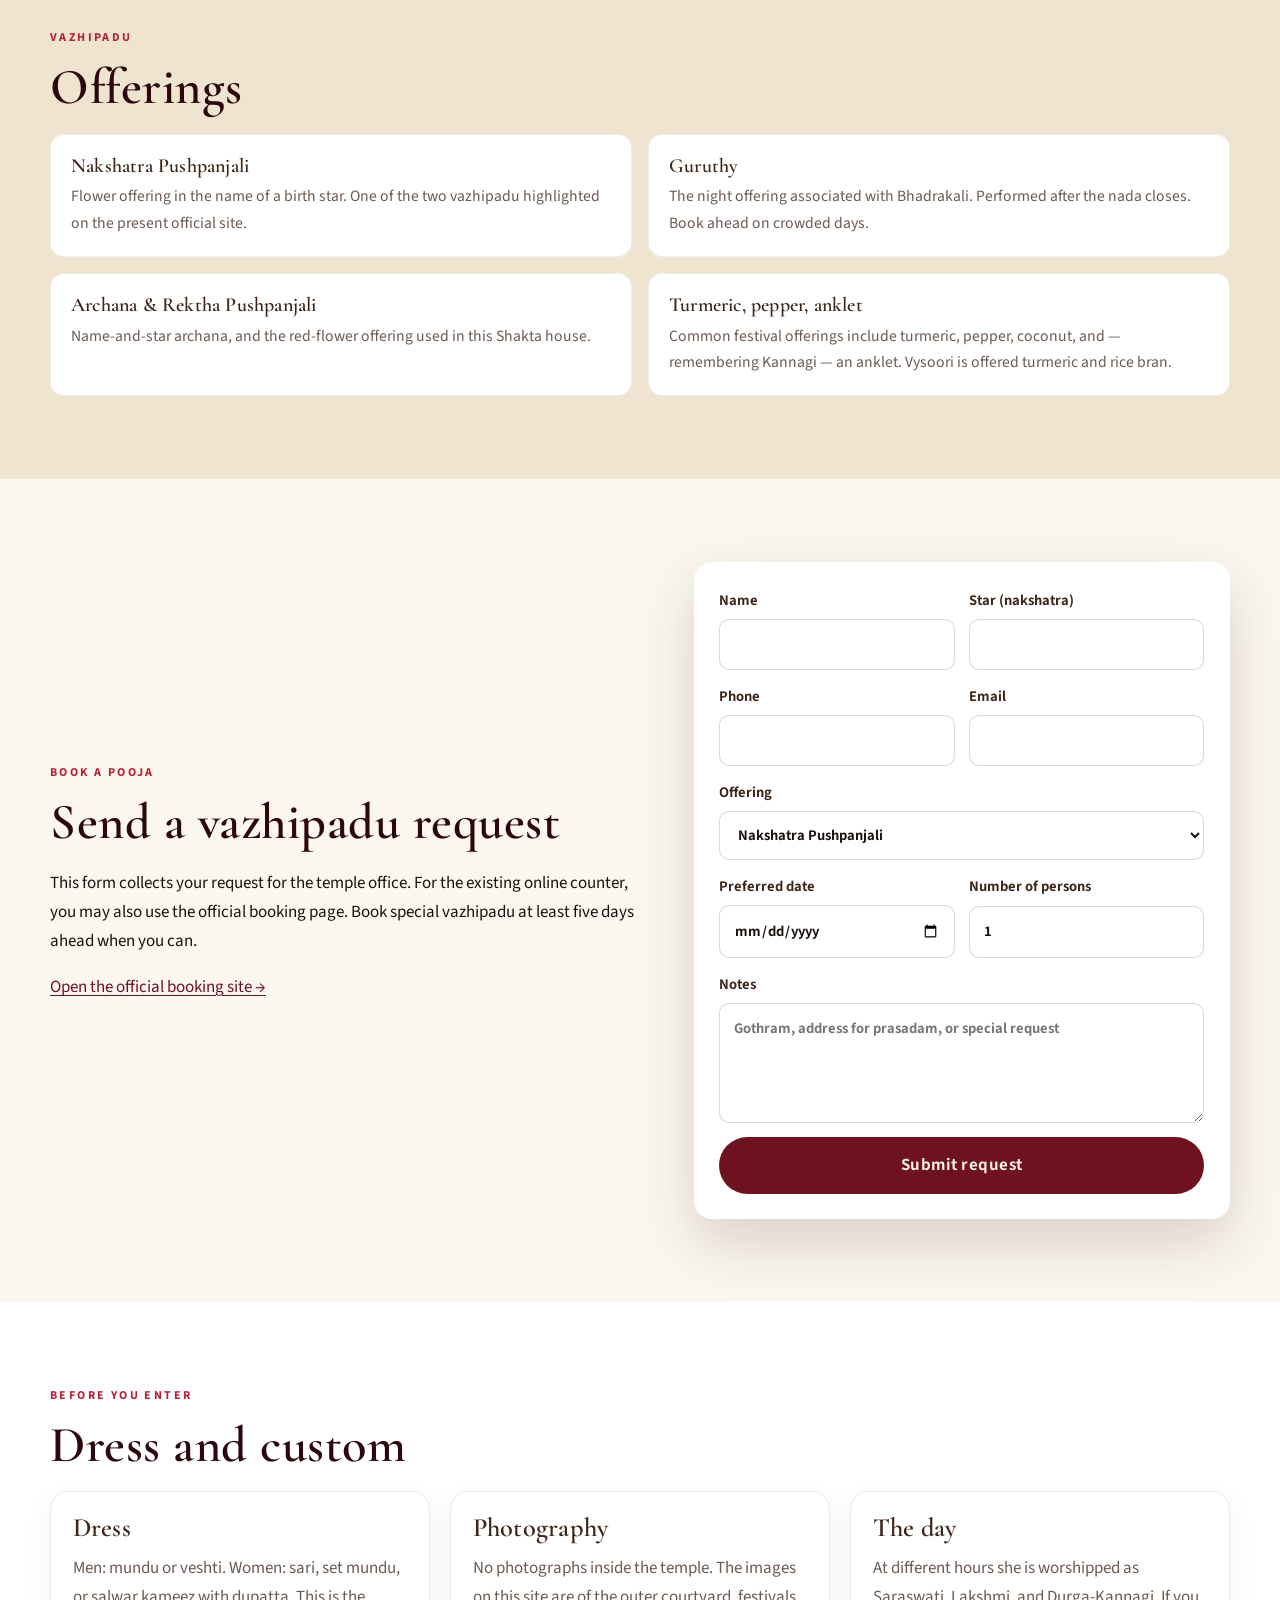
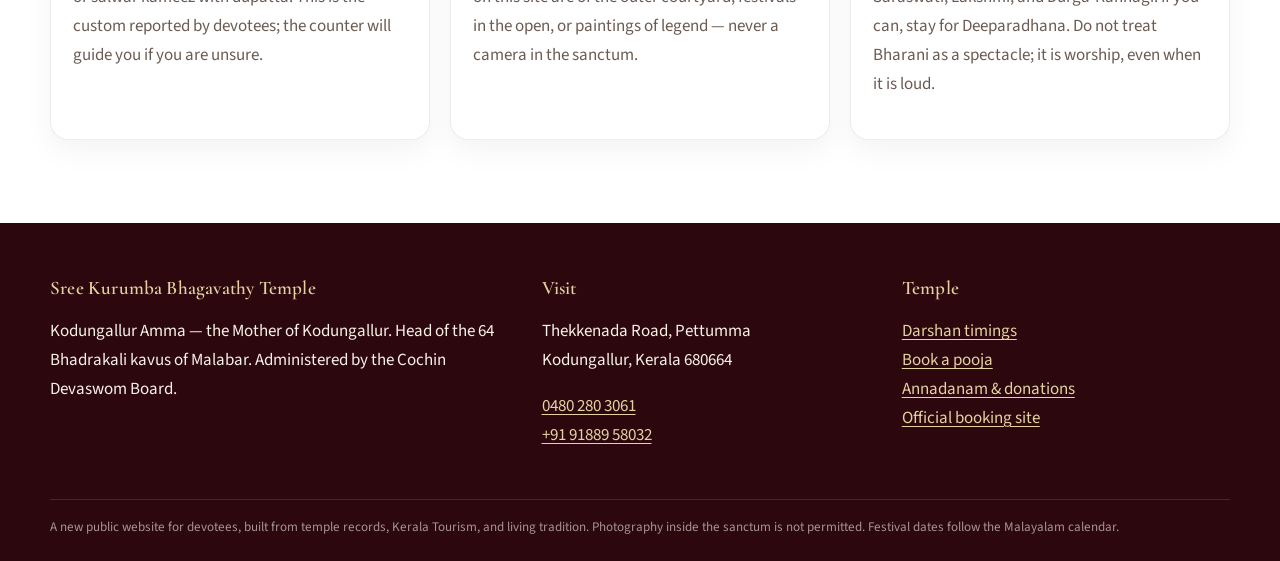
==== commit 75a143d3: "Add morning and night theme with igniting dheepams" ====
--- a/darshan.html
+++ b/darshan.html
@@ -8,8 +8,10 @@
   <script>
     (function () {
       var lang = localStorage.getItem("temple-lang") === "ml" ? "ml" : "en";
+      var night = localStorage.getItem("temple-theme") === "night";
       document.documentElement.lang = lang;
       document.documentElement.classList.toggle("lang-ml", lang === "ml");
+      document.documentElement.classList.toggle("theme-night", night);
       document.documentElement.classList.add("i18n-wait");
     })();
   </script>
--- a/css/styles.css
+++ b/css/styles.css
@@ -171,7 +171,8 @@
   gap: 0.55rem;
 }
 
-.lang-switch {
+.lang-switch,
+.theme-switch {
   display: inline-flex;
   border: 1px solid var(--gold);
   border-radius: 999px;
@@ -179,7 +180,8 @@
   background: #fff;
 }
 
-.lang-btn {
+.lang-btn,
+.theme-btn {
   border: 0;
   background: transparent;
   color: var(--teak);
@@ -191,7 +193,8 @@
   cursor: pointer;
 }
 
-.lang-btn[aria-pressed="true"] {
+.lang-btn[aria-pressed="true"],
+.theme-btn[aria-pressed="true"] {
   background: var(--blood);
   color: var(--ivory);
 }
@@ -932,6 +935,10 @@
     display: flex;
   }
 
+  html.theme-night .nav {
+    background: #160b0e;
+  }
+
   .nav a {
     padding: 0.55rem 0;
   }
@@ -947,4 +954,253 @@
   .hero {
     min-height: 78vh;
   }
-}
+
+  .theme-btn,
+  .lang-btn {
+    padding: 0.42rem 0.5rem;
+    font-size: 0.72rem;
+  }
+
+  .dheepam-rail {
+    gap: 0.4rem;
+    padding: 0.2rem 0.6rem 0.35rem;
+  }
+
+  .dheepam-rail .dheepam:nth-child(n + 6) {
+    display: none;
+  }
+}
+
+/* Night theme */
+html.theme-night {
+  --blood: #d14a55;
+  --blood-deep: #0a0406;
+  --blood-mid: #9a2433;
+  --vermillion: #e05a4a;
+  --gold: #e3b64a;
+  --gold-soft: #f0d48a;
+  --gold-line: rgba(227, 182, 74, 0.35);
+  --ivory: #f6e7c4;
+  --parchment: #1a0e12;
+  --paper: #11080b;
+  --ink: #f4e6c8;
+  --teak: #edd9a4;
+  --ash: #c9b79a;
+  --cream-glass: rgba(14, 7, 9, 0.9);
+  --shadow: 0 24px 60px rgba(0, 0, 0, 0.5);
+  color-scheme: dark;
+}
+
+html.theme-night [style*="background: #fff"],
+html.theme-night [style*="background:#fff"] {
+  background: #160b0e !important;
+}
+
+html.theme-night .card,
+html.theme-night .form-card,
+html.theme-night .compound article,
+html.theme-night .ritual,
+html.theme-night .donate-card,
+html.theme-night .lang-switch,
+html.theme-night .theme-switch {
+  background: #1c1014;
+  color: var(--ink);
+}
+
+html.theme-night input,
+html.theme-night select,
+html.theme-night textarea {
+  background: #12080b;
+  color: var(--ivory);
+  border-color: rgba(227, 182, 74, 0.28);
+}
+
+html.theme-night .timetable {
+  background: #1c1014;
+}
+
+html.theme-night .note {
+  background: #241318;
+  color: var(--gold-soft);
+}
+
+html.theme-night img {
+  filter: brightness(0.78) saturate(0.92) sepia(0.18);
+}
+
+html.theme-night .hero-media::after,
+html.theme-night .page-banner::after {
+  background:
+    linear-gradient(180deg, rgba(8, 3, 5, 0.35) 0%, rgba(8, 3, 5, 0.45) 40%, rgba(6, 2, 4, 0.92) 100%),
+    radial-gradient(ellipse at 50% 88%, rgba(227, 150, 40, 0.28), transparent 52%);
+}
+
+html.theme-night .brand img {
+  box-shadow: 0 0 0 2px var(--gold), 0 0 18px rgba(227, 182, 74, 0.55);
+}
+
+/* Dheepam rail and flames */
+.dheepam-rail {
+  display: flex;
+  justify-content: center;
+  align-items: flex-end;
+  gap: 0.85rem;
+  padding: 0.15rem 1rem 0.4rem;
+  background: linear-gradient(180deg, transparent, rgba(60, 36, 24, 0.06));
+  border-bottom: 1px solid var(--gold-line);
+  pointer-events: none;
+}
+
+html.theme-night .dheepam-rail {
+  background: linear-gradient(180deg, rgba(227, 150, 40, 0.06), rgba(8, 3, 5, 0.35));
+}
+
+.dheepam {
+  position: relative;
+  width: 22px;
+  height: 42px;
+}
+
+.dheepam-stem {
+  position: absolute;
+  left: 50%;
+  bottom: 0;
+  width: 4px;
+  height: 18px;
+  transform: translateX(-50%);
+  background: linear-gradient(#8a6a2e, #c9a14a);
+  border-radius: 2px;
+}
+
+.dheepam-bowl {
+  position: absolute;
+  left: 50%;
+  bottom: 16px;
+  width: 18px;
+  height: 8px;
+  transform: translateX(-50%);
+  background: radial-gradient(circle at 50% 20%, #f0d48a, #b8862a 70%);
+  border-radius: 0 0 10px 10px;
+  box-shadow: inset 0 2px 0 rgba(255, 240, 180, 0.4);
+}
+
+.dheepam-bowl::before {
+  content: "";
+  position: absolute;
+  left: 2px;
+  right: 2px;
+  top: -3px;
+  height: 4px;
+  background: #6b3a12;
+  border-radius: 3px;
+}
+
+.dheepam-flame {
+  position: absolute;
+  left: 50%;
+  bottom: 24px;
+  width: 10px;
+  height: 18px;
+  transform: translateX(-50%);
+}
+
+.dheepam .wick {
+  position: absolute;
+  left: 50%;
+  bottom: 0;
+  width: 2px;
+  height: 5px;
+  transform: translateX(-50%);
+  background: #3a2418;
+  border-radius: 1px;
+}
+
+.dheepam .flame {
+  position: absolute;
+  left: 50%;
+  bottom: 3px;
+  width: 8px;
+  height: 14px;
+  margin-left: -4px;
+  background: radial-gradient(circle at 50% 70%, #fff6c4 0%, #ffcf4a 35%, #ff7a18 72%, transparent 78%);
+  border-radius: 50% 50% 50% 50% / 60% 60% 40% 40%;
+  opacity: 0;
+  transform: scale(0.15) translateY(8px);
+  filter: blur(0.2px);
+  transform-origin: 50% 100%;
+}
+
+.dheepam .glow {
+  position: absolute;
+  left: 50%;
+  bottom: 0;
+  width: 28px;
+  height: 28px;
+  margin-left: -14px;
+  background: radial-gradient(circle, rgba(255, 170, 40, 0.55), transparent 68%);
+  opacity: 0;
+}
+
+html.theme-night .dheepam .flame {
+  animation: dheepam-ignite 0.65s ease-out forwards, dheepam-flicker 0.16s ease-in-out 0.65s infinite alternate;
+}
+
+html.theme-night .dheepam .glow {
+  animation: dheepam-glow 0.7s ease-out forwards, dheepam-pulse 1.6s ease-in-out 0.7s infinite alternate;
+}
+
+.dheepam:nth-child(1) .flame,
+.dheepam:nth-child(1) .glow { animation-delay: 0.05s, 0.7s; }
+.dheepam:nth-child(2) .flame,
+.dheepam:nth-child(2) .glow { animation-delay: 0.14s, 0.79s; }
+.dheepam:nth-child(3) .flame,
+.dheepam:nth-child(3) .glow { animation-delay: 0.22s, 0.87s; }
+.dheepam:nth-child(4) .flame,
+.dheepam:nth-child(4) .glow { animation-delay: 0.3s, 0.95s; }
+.dheepam:nth-child(5) .flame,
+.dheepam:nth-child(5) .glow { animation-delay: 0.38s, 1.03s; }
+.dheepam:nth-child(6) .flame,
+.dheepam:nth-child(6) .glow { animation-delay: 0.46s, 1.11s; }
+.dheepam:nth-child(7) .flame,
+.dheepam:nth-child(7) .glow { animation-delay: 0.54s, 1.19s; }
+.dheepam:nth-child(8) .flame,
+.dheepam:nth-child(8) .glow { animation-delay: 0.62s, 1.27s; }
+.dheepam:nth-child(9) .flame,
+.dheepam:nth-child(9) .glow { animation-delay: 0.7s, 1.35s; }
+
+@keyframes dheepam-ignite {
+  0% { opacity: 0; transform: scale(0.15) translateY(8px); }
+  55% { opacity: 1; transform: scale(1.25) translateY(-2px); }
+  100% { opacity: 1; transform: scale(1) translateY(0); }
+}
+
+@keyframes dheepam-flicker {
+  0% { transform: scaleX(1) scaleY(1) rotate(-2deg); filter: brightness(1); }
+  100% { transform: scaleX(0.86) scaleY(1.12) rotate(3deg); filter: brightness(1.18); }
+}
+
+@keyframes dheepam-glow {
+  from { opacity: 0; }
+  to { opacity: 1; }
+}
+
+@keyframes dheepam-pulse {
+  from { opacity: 0.45; transform: scale(0.9); }
+  to { opacity: 0.95; transform: scale(1.12); }
+}
+
+.theme-btn .mini-flame {
+  display: inline-block;
+  width: 0.45em;
+  height: 0.7em;
+  margin-right: 0.2em;
+  vertical-align: middle;
+  border-radius: 50% 50% 45% 45%;
+  background: #9a7b3a;
+}
+
+html.theme-night .theme-btn[data-theme="night"] .mini-flame {
+  background: radial-gradient(circle at 50% 70%, #fff4b0, #ff8a1a);
+  animation: dheepam-flicker 0.18s infinite alternate;
+  box-shadow: 0 0 8px #ffb020;
+}
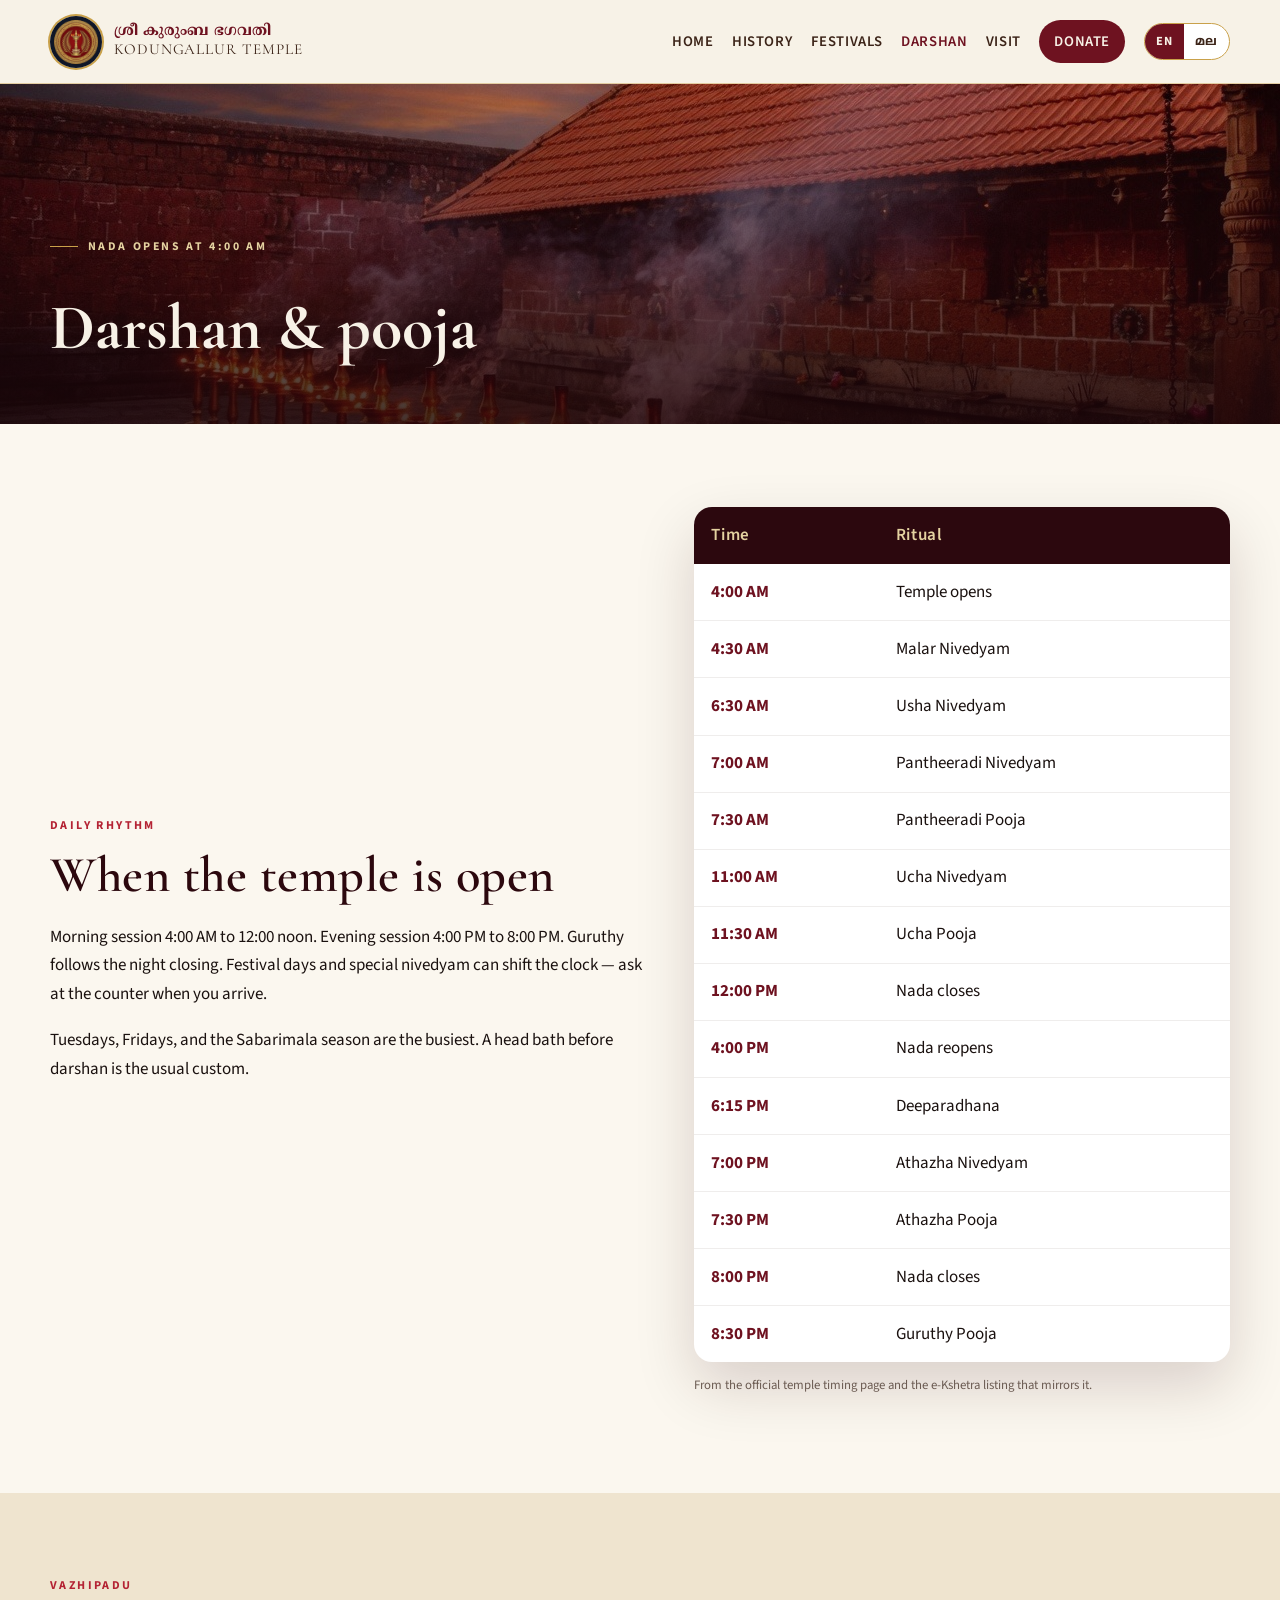
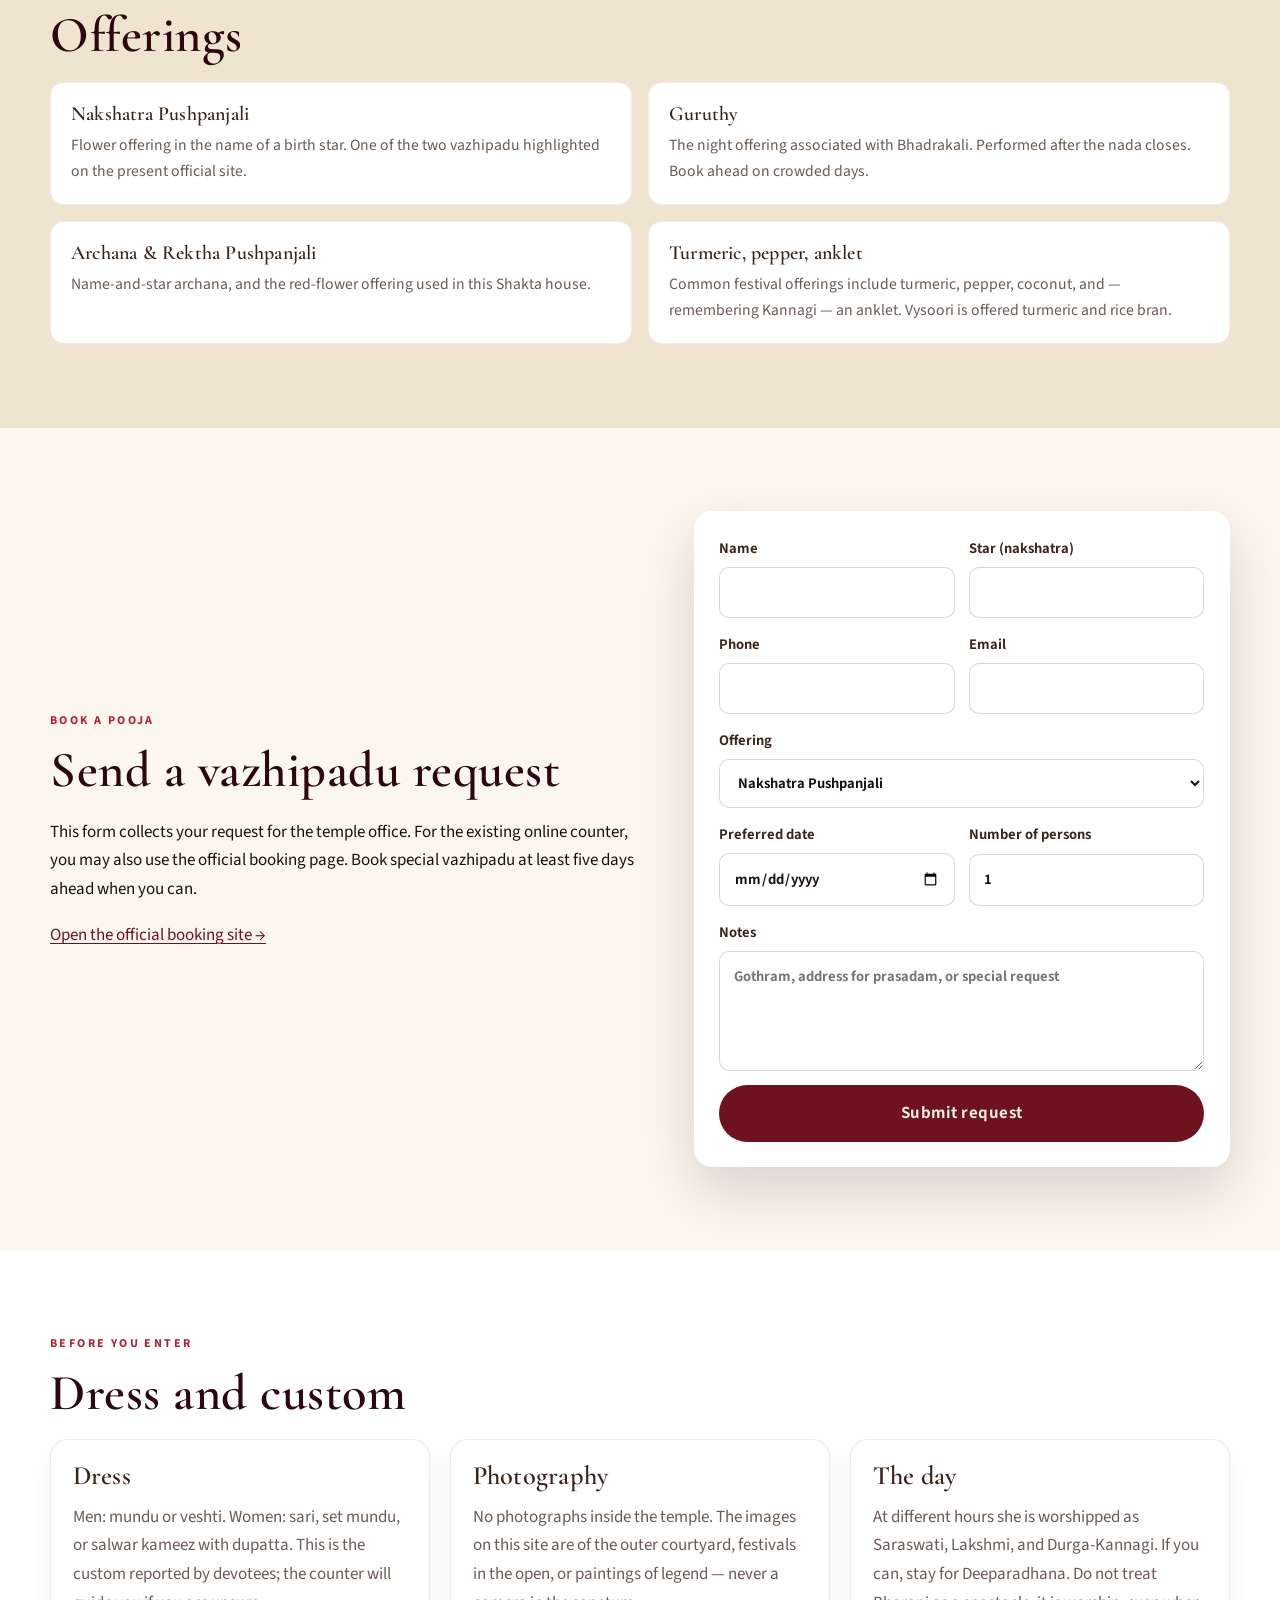
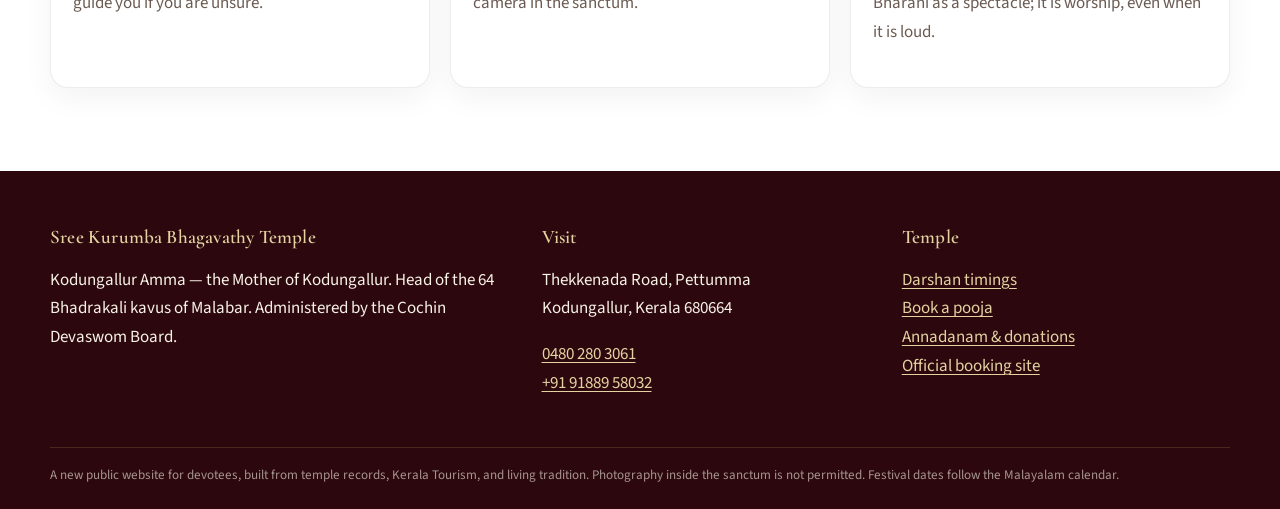
==== commit a1feaa97: "Remove morning and night theme" ====
--- a/darshan.html
+++ b/darshan.html
@@ -8,10 +8,8 @@
   <script>
     (function () {
       var lang = localStorage.getItem("temple-lang") === "ml" ? "ml" : "en";
-      var night = localStorage.getItem("temple-theme") === "night";
       document.documentElement.lang = lang;
       document.documentElement.classList.toggle("lang-ml", lang === "ml");
-      document.documentElement.classList.toggle("theme-night", night);
       document.documentElement.classList.add("i18n-wait");
     })();
   </script>
--- a/css/styles.css
+++ b/css/styles.css
@@ -171,8 +171,7 @@
   gap: 0.55rem;
 }
 
-.lang-switch,
-.theme-switch {
+.lang-switch {
   display: inline-flex;
   border: 1px solid var(--gold);
   border-radius: 999px;
@@ -180,8 +179,7 @@
   background: #fff;
 }
 
-.lang-btn,
-.theme-btn {
+.lang-btn {
   border: 0;
   background: transparent;
   color: var(--teak);
@@ -193,8 +191,7 @@
   cursor: pointer;
 }
 
-.lang-btn[aria-pressed="true"],
-.theme-btn[aria-pressed="true"] {
+.lang-btn[aria-pressed="true"] {
   background: var(--blood);
   color: var(--ivory);
 }
@@ -935,10 +932,6 @@
     display: flex;
   }
 
-  html.theme-night .nav {
-    background: #160b0e;
-  }
-
   .nav a {
     padding: 0.55rem 0;
   }
@@ -954,253 +947,4 @@
   .hero {
     min-height: 78vh;
   }
-
-  .theme-btn,
-  .lang-btn {
-    padding: 0.42rem 0.5rem;
-    font-size: 0.72rem;
-  }
-
-  .dheepam-rail {
-    gap: 0.4rem;
-    padding: 0.2rem 0.6rem 0.35rem;
-  }
-
-  .dheepam-rail .dheepam:nth-child(n + 6) {
-    display: none;
-  }
-}
-
-/* Night theme */
-html.theme-night {
-  --blood: #d14a55;
-  --blood-deep: #0a0406;
-  --blood-mid: #9a2433;
-  --vermillion: #e05a4a;
-  --gold: #e3b64a;
-  --gold-soft: #f0d48a;
-  --gold-line: rgba(227, 182, 74, 0.35);
-  --ivory: #f6e7c4;
-  --parchment: #1a0e12;
-  --paper: #11080b;
-  --ink: #f4e6c8;
-  --teak: #edd9a4;
-  --ash: #c9b79a;
-  --cream-glass: rgba(14, 7, 9, 0.9);
-  --shadow: 0 24px 60px rgba(0, 0, 0, 0.5);
-  color-scheme: dark;
-}
-
-html.theme-night [style*="background: #fff"],
-html.theme-night [style*="background:#fff"] {
-  background: #160b0e !important;
-}
-
-html.theme-night .card,
-html.theme-night .form-card,
-html.theme-night .compound article,
-html.theme-night .ritual,
-html.theme-night .donate-card,
-html.theme-night .lang-switch,
-html.theme-night .theme-switch {
-  background: #1c1014;
-  color: var(--ink);
-}
-
-html.theme-night input,
-html.theme-night select,
-html.theme-night textarea {
-  background: #12080b;
-  color: var(--ivory);
-  border-color: rgba(227, 182, 74, 0.28);
-}
-
-html.theme-night .timetable {
-  background: #1c1014;
-}
-
-html.theme-night .note {
-  background: #241318;
-  color: var(--gold-soft);
-}
-
-html.theme-night img {
-  filter: brightness(0.78) saturate(0.92) sepia(0.18);
-}
-
-html.theme-night .hero-media::after,
-html.theme-night .page-banner::after {
-  background:
-    linear-gradient(180deg, rgba(8, 3, 5, 0.35) 0%, rgba(8, 3, 5, 0.45) 40%, rgba(6, 2, 4, 0.92) 100%),
-    radial-gradient(ellipse at 50% 88%, rgba(227, 150, 40, 0.28), transparent 52%);
-}
-
-html.theme-night .brand img {
-  box-shadow: 0 0 0 2px var(--gold), 0 0 18px rgba(227, 182, 74, 0.55);
-}
-
-/* Dheepam rail and flames */
-.dheepam-rail {
-  display: flex;
-  justify-content: center;
-  align-items: flex-end;
-  gap: 0.85rem;
-  padding: 0.15rem 1rem 0.4rem;
-  background: linear-gradient(180deg, transparent, rgba(60, 36, 24, 0.06));
-  border-bottom: 1px solid var(--gold-line);
-  pointer-events: none;
-}
-
-html.theme-night .dheepam-rail {
-  background: linear-gradient(180deg, rgba(227, 150, 40, 0.06), rgba(8, 3, 5, 0.35));
-}
-
-.dheepam {
-  position: relative;
-  width: 22px;
-  height: 42px;
-}
-
-.dheepam-stem {
-  position: absolute;
-  left: 50%;
-  bottom: 0;
-  width: 4px;
-  height: 18px;
-  transform: translateX(-50%);
-  background: linear-gradient(#8a6a2e, #c9a14a);
-  border-radius: 2px;
-}
-
-.dheepam-bowl {
-  position: absolute;
-  left: 50%;
-  bottom: 16px;
-  width: 18px;
-  height: 8px;
-  transform: translateX(-50%);
-  background: radial-gradient(circle at 50% 20%, #f0d48a, #b8862a 70%);
-  border-radius: 0 0 10px 10px;
-  box-shadow: inset 0 2px 0 rgba(255, 240, 180, 0.4);
-}
-
-.dheepam-bowl::before {
-  content: "";
-  position: absolute;
-  left: 2px;
-  right: 2px;
-  top: -3px;
-  height: 4px;
-  background: #6b3a12;
-  border-radius: 3px;
-}
-
-.dheepam-flame {
-  position: absolute;
-  left: 50%;
-  bottom: 24px;
-  width: 10px;
-  height: 18px;
-  transform: translateX(-50%);
-}
-
-.dheepam .wick {
-  position: absolute;
-  left: 50%;
-  bottom: 0;
-  width: 2px;
-  height: 5px;
-  transform: translateX(-50%);
-  background: #3a2418;
-  border-radius: 1px;
-}
-
-.dheepam .flame {
-  position: absolute;
-  left: 50%;
-  bottom: 3px;
-  width: 8px;
-  height: 14px;
-  margin-left: -4px;
-  background: radial-gradient(circle at 50% 70%, #fff6c4 0%, #ffcf4a 35%, #ff7a18 72%, transparent 78%);
-  border-radius: 50% 50% 50% 50% / 60% 60% 40% 40%;
-  opacity: 0;
-  transform: scale(0.15) translateY(8px);
-  filter: blur(0.2px);
-  transform-origin: 50% 100%;
-}
-
-.dheepam .glow {
-  position: absolute;
-  left: 50%;
-  bottom: 0;
-  width: 28px;
-  height: 28px;
-  margin-left: -14px;
-  background: radial-gradient(circle, rgba(255, 170, 40, 0.55), transparent 68%);
-  opacity: 0;
-}
-
-html.theme-night .dheepam .flame {
-  animation: dheepam-ignite 0.65s ease-out forwards, dheepam-flicker 0.16s ease-in-out 0.65s infinite alternate;
-}
-
-html.theme-night .dheepam .glow {
-  animation: dheepam-glow 0.7s ease-out forwards, dheepam-pulse 1.6s ease-in-out 0.7s infinite alternate;
-}
-
-.dheepam:nth-child(1) .flame,
-.dheepam:nth-child(1) .glow { animation-delay: 0.05s, 0.7s; }
-.dheepam:nth-child(2) .flame,
-.dheepam:nth-child(2) .glow { animation-delay: 0.14s, 0.79s; }
-.dheepam:nth-child(3) .flame,
-.dheepam:nth-child(3) .glow { animation-delay: 0.22s, 0.87s; }
-.dheepam:nth-child(4) .flame,
-.dheepam:nth-child(4) .glow { animation-delay: 0.3s, 0.95s; }
-.dheepam:nth-child(5) .flame,
-.dheepam:nth-child(5) .glow { animation-delay: 0.38s, 1.03s; }
-.dheepam:nth-child(6) .flame,
-.dheepam:nth-child(6) .glow { animation-delay: 0.46s, 1.11s; }
-.dheepam:nth-child(7) .flame,
-.dheepam:nth-child(7) .glow { animation-delay: 0.54s, 1.19s; }
-.dheepam:nth-child(8) .flame,
-.dheepam:nth-child(8) .glow { animation-delay: 0.62s, 1.27s; }
-.dheepam:nth-child(9) .flame,
-.dheepam:nth-child(9) .glow { animation-delay: 0.7s, 1.35s; }
-
-@keyframes dheepam-ignite {
-  0% { opacity: 0; transform: scale(0.15) translateY(8px); }
-  55% { opacity: 1; transform: scale(1.25) translateY(-2px); }
-  100% { opacity: 1; transform: scale(1) translateY(0); }
-}
-
-@keyframes dheepam-flicker {
-  0% { transform: scaleX(1) scaleY(1) rotate(-2deg); filter: brightness(1); }
-  100% { transform: scaleX(0.86) scaleY(1.12) rotate(3deg); filter: brightness(1.18); }
-}
-
-@keyframes dheepam-glow {
-  from { opacity: 0; }
-  to { opacity: 1; }
-}
-
-@keyframes dheepam-pulse {
-  from { opacity: 0.45; transform: scale(0.9); }
-  to { opacity: 0.95; transform: scale(1.12); }
-}
-
-.theme-btn .mini-flame {
-  display: inline-block;
-  width: 0.45em;
-  height: 0.7em;
-  margin-right: 0.2em;
-  vertical-align: middle;
-  border-radius: 50% 50% 45% 45%;
-  background: #9a7b3a;
-}
-
-html.theme-night .theme-btn[data-theme="night"] .mini-flame {
-  background: radial-gradient(circle at 50% 70%, #fff4b0, #ff8a1a);
-  animation: dheepam-flicker 0.18s infinite alternate;
-  box-shadow: 0 0 8px #ffb020;
-}
+}
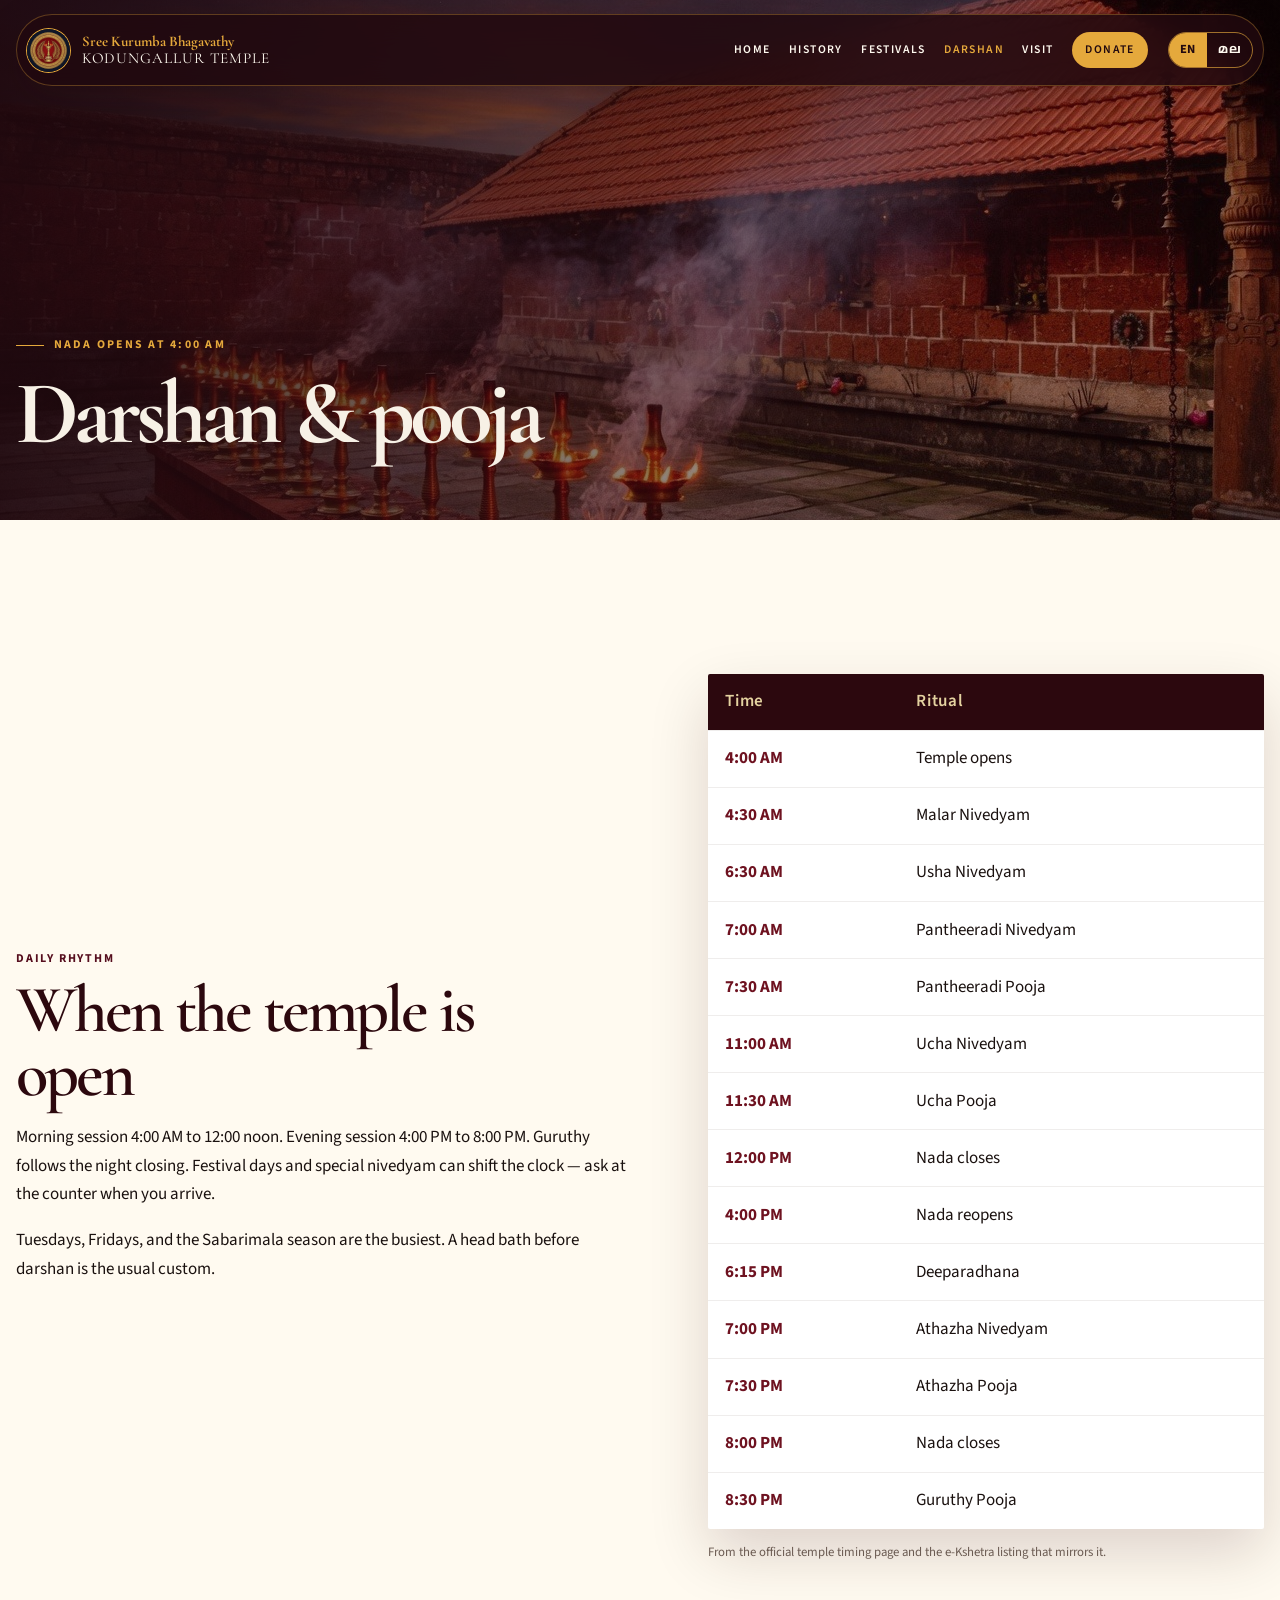
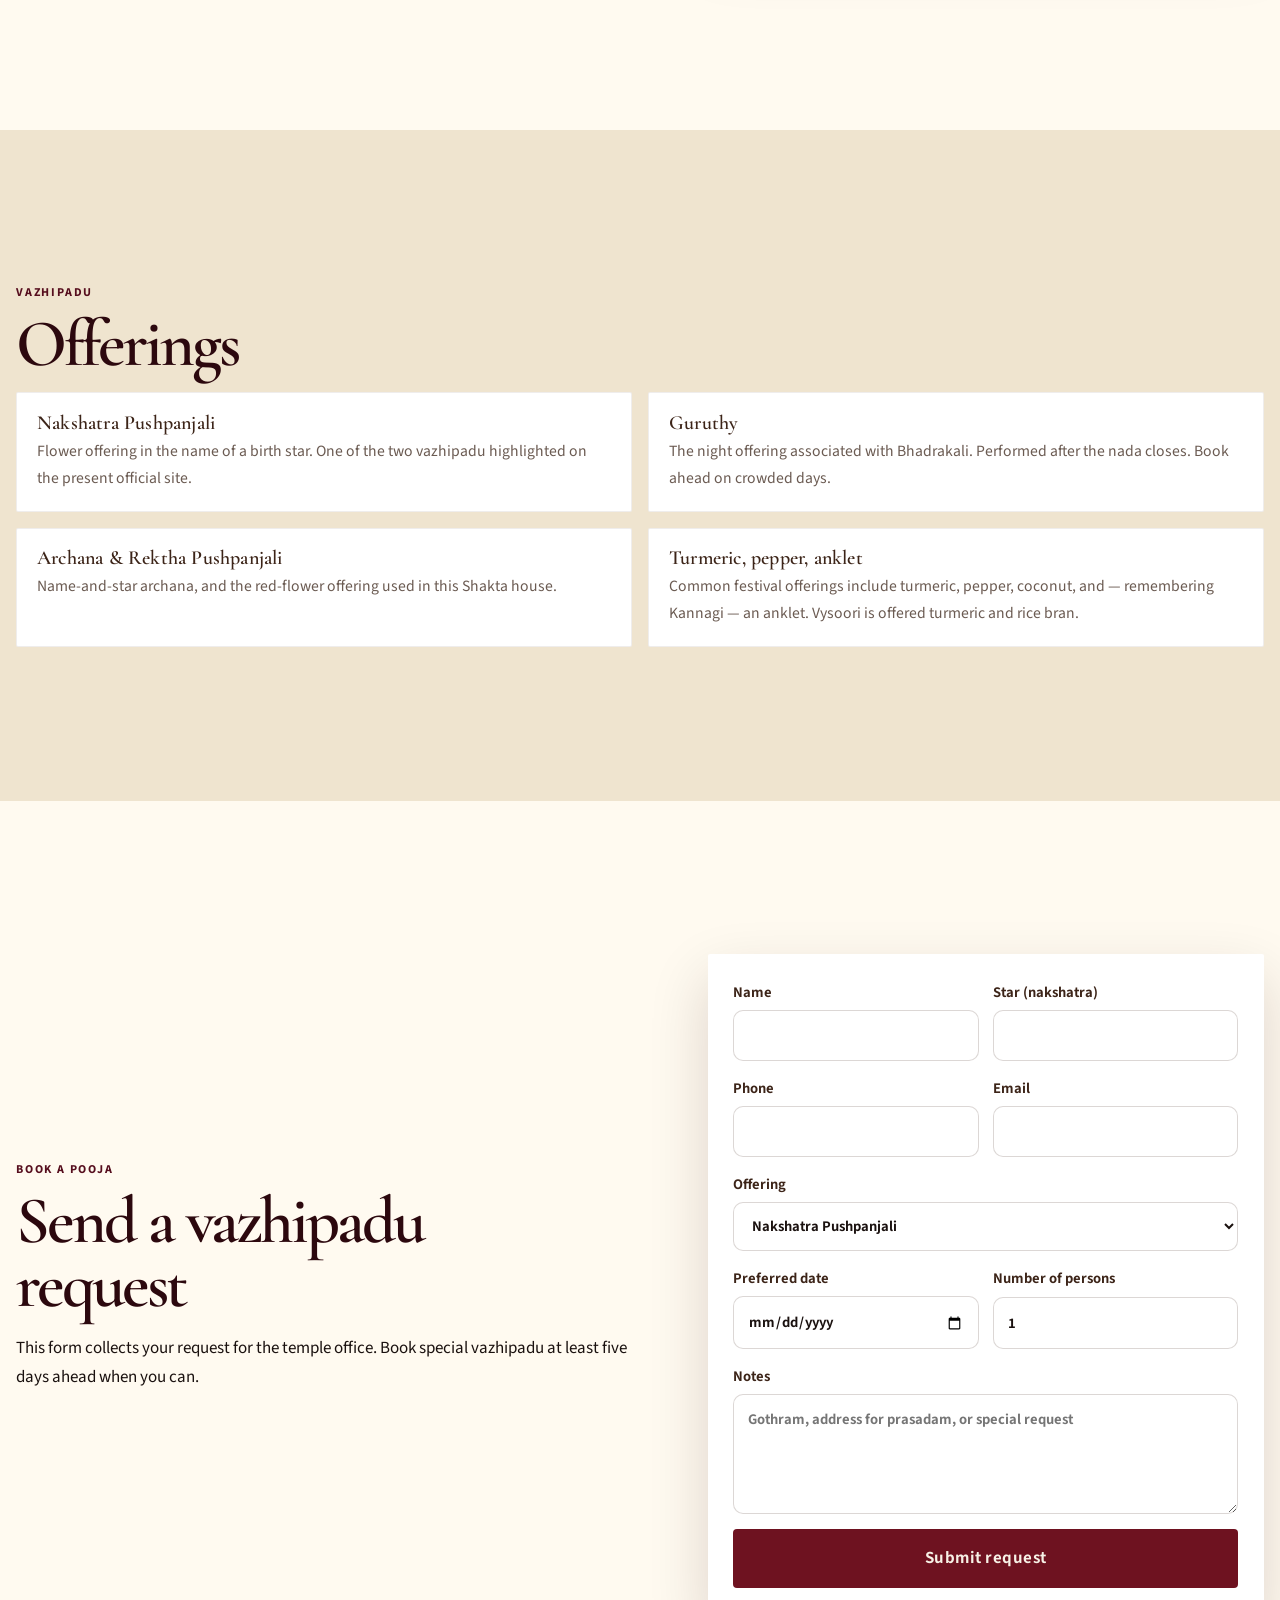
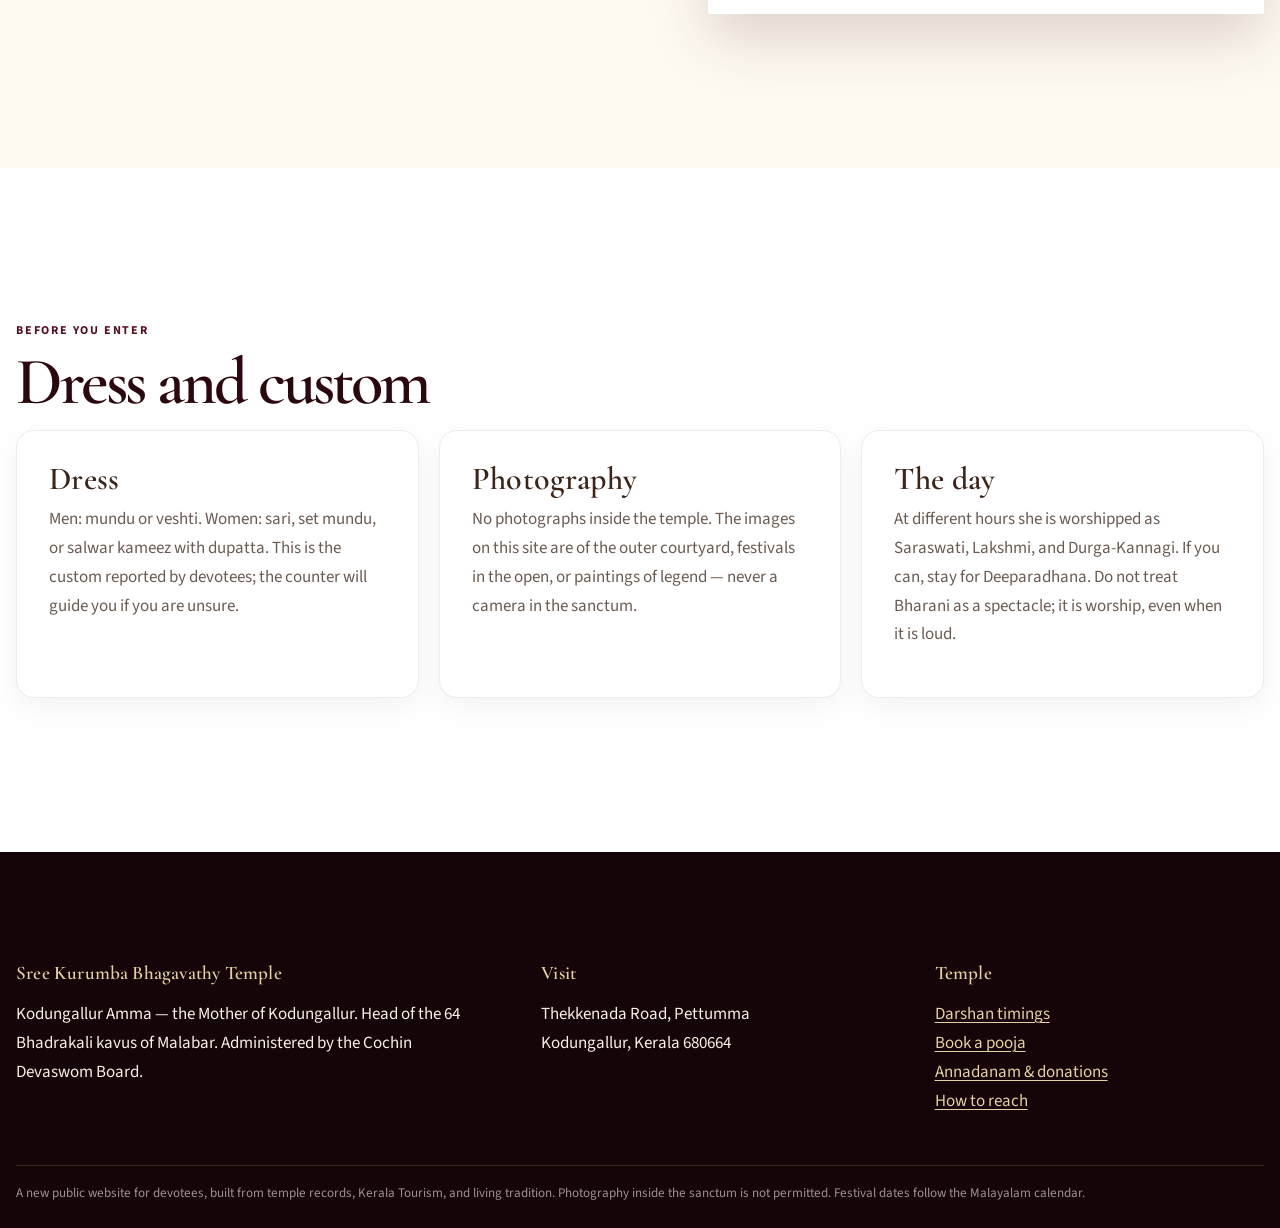
==== commit 6d8482a2: "Implement Supabase and Resend form handling with instant Received confirmation" ====
--- a/darshan.html
+++ b/darshan.html
@@ -93,11 +93,10 @@
         <div>
           <p class="kicker" data-i18n="dar.kicker.book">Book a pooja</p>
           <h2 data-i18n="dar.h2.req">Send a vazhipadu request</h2>
-          <p data-i18n="dar.p.req">This form collects your request for the temple office. For the existing online counter, you may also use the official booking page. Book special vazhipadu at least five days ahead when you can.</p>
-          <p><a href="https://kodungallursreekurumbabhagavathytemple.org/users/poojabooking" rel="noopener" data-i18n="dar.a.official">Open the official booking site →</a></p>
+          <p data-i18n="dar.p.req">This form collects your request for the temple office. Book special vazhipadu at least five days ahead when you can.</p>
         </div>
         <div class="form-card">
-          <form data-i18n-confirm="dar.confirm" data-confirm="Your pooja request has been noted on this site. Please also confirm by phone at 0480 280 3061 or through the official booking page until the new counter is connected.">
+          <form data-i18n-confirm="dar.confirm" data-confirm="Received! Your pooja request has been noted on this site.">
             <div class="form-row">
               <label><span data-i18n="form.name">Name</span> <input name="name" required></label>
               <label><span data-i18n="form.star">Star (nakshatra)</span> <input name="star"></label>
@@ -122,6 +121,7 @@
             <label><span data-i18n="form.notes">Notes</span> <textarea name="notes" data-i18n-placeholder="form.notes.ph" placeholder="Gothram, address for prasadam, or special request"></textarea></label>
             <button class="btn btn-blood" type="submit" data-i18n="form.submit.pooja">Submit request</button>
             <p class="form-success" role="status"></p>
+            <p class="form-error" role="alert"></p>
           </form>
         </div>
       </div>
@@ -154,6 +154,7 @@
       </div>
     </section>
   </main>
+  <script src="js/config.js"></script>
   <script src="js/i18n.js"></script>
   <script src="js/main.js"></script>
 </body>
--- a/css/styles.css
+++ b/css/styles.css
@@ -119,7 +119,7 @@
 }
 
 .brand-ml {
-  font-family: "Noto Serif Malayalam", serif;
+  font-family: "Cormorant Garamond", serif;
   font-size: 0.92rem;
   color: var(--blood);
   font-weight: 700;
@@ -218,7 +218,9 @@
 html.lang-ml .page-banner h1,
 html.lang-ml .fact b,
 html.lang-ml .ritual b,
-html.lang-ml .hero .lede {
+html.lang-ml .hero h1,
+html.lang-ml .hero .lede,
+html.lang-ml .brand-ml {
   font-family: "Noto Serif Malayalam", "Cormorant Garamond", serif;
 }
 
@@ -292,7 +294,7 @@
 }
 
 .hero h1 {
-  font-family: "Noto Serif Malayalam", "Cormorant Garamond", serif;
+  font-family: "Cormorant Garamond", serif;
   font-weight: 700;
   font-size: clamp(2.4rem, 6vw, 5.1rem);
   line-height: 1.15;
@@ -710,10 +712,35 @@
   border: 1px solid #b7dfbb;
   padding: 0.9rem 1rem;
   border-radius: 10px;
+  margin-top: 1rem;
+  font-size: 0.95rem;
+  line-height: 1.5;
 }
 
 .form-success.show {
   display: block;
+}
+
+.form-error {
+  display: none;
+  background: #fdf2f2;
+  color: #9b1c1c;
+  border: 1px solid #f8b4b4;
+  padding: 0.9rem 1rem;
+  border-radius: 10px;
+  margin-top: 1rem;
+  font-size: 0.95rem;
+  line-height: 1.5;
+}
+
+.form-error.show {
+  display: block;
+}
+
+button[type="submit"]:disabled {
+  opacity: 0.65;
+  cursor: not-allowed;
+  filter: grayscale(30%);
 }
 
 /* Donate */
@@ -948,3 +975,125 @@
     min-height: 78vh;
   }
 }
+
+/* 2026 editorial redesign */
+:root {
+  --plum: #21090f;
+  --wine: #560e1e;
+  --sun: #e5a93c;
+  --mist: #fffaf0;
+  --max: 1320px;
+  --header: 96px;
+}
+
+body {
+  background: var(--mist);
+  font-family: "Cabinet Grotesk", "Source Sans 3", "Noto Sans Malayalam", sans-serif;
+  overflow-x: hidden;
+}
+
+main { overflow-x: hidden; width: 100%; max-width: 100%; }
+
+.site-header {
+  position: fixed;
+  width: min(1280px, calc(100% - 2rem));
+  height: 72px;
+  top: 14px;
+  right: 0;
+  left: 0;
+  margin: 0 auto;
+  transform: none;
+  border: 1px solid rgba(229, 169, 60, .32);
+  border-radius: 999px;
+  background: rgba(33, 9, 15, .84);
+  color: var(--mist);
+  box-shadow: 0 12px 38px rgba(33, 9, 15, .22);
+}
+
+.header-inner { width: calc(100% - 1.2rem); }
+.brand img { width: 43px; height: 43px; box-shadow: 0 0 0 1px var(--sun); }
+.brand-en, .nav a { color: var(--mist); }
+.brand-ml { color: var(--sun); }
+.nav a { font-size: .73rem; letter-spacing: .12em; }
+.nav a:hover, .nav a[aria-current="page"] { color: var(--sun); }
+.nav a.donate-link { background: var(--sun); color: var(--plum); padding: .48rem .85rem; }
+.lang-switch { border-color: rgba(229,169,60,.65); background: transparent; }
+.lang-btn { color: var(--mist); }
+.lang-btn[aria-pressed="true"] { background: var(--sun); color: var(--plum); }
+
+.hero-editorial { min-height: 100svh; align-items: center; }
+.hero-media img { filter: saturate(.78) contrast(1.12) brightness(.72); transform: scale(1.03); }
+.hero-media::after { background: linear-gradient(90deg, rgba(20,4,9,.86) 0%, rgba(28,7,12,.55) 47%, rgba(20,4,9,.17) 100%), linear-gradient(0deg, rgba(20,4,9,.62), transparent 45%); }
+.hero-content { margin: 6.5rem auto 0; align-self: center; }
+.hero h1 { max-width: 72rem; font-size: clamp(3.25rem, 7vw, 7rem); line-height: .94; letter-spacing: -.055em; margin: .7rem 0 1.5rem; }
+.hero h1 span { display: inline-block; }
+.hero-image-word { width: clamp(4.2rem, 8vw, 7.8rem); height: .58em; margin: 0 .07em .04em; border-radius: 999px; background: url("../assets/images/evening-lamps.jpg") center/cover; vertical-align: middle; box-shadow: inset 0 0 0 2px rgba(255,250,240,.45); }
+.hero .lede { max-width: 42rem; font-size: clamp(1.18rem, 2vw, 1.6rem); line-height: 1.36; color: #f2ddae; }
+.eyebrow { color: var(--sun); letter-spacing: .19em; }
+.eyebrow::before { background: var(--sun); }
+.btn { border-radius: 4px; padding: .9rem 1.35rem; transition: transform .3s ease, background .3s ease, color .3s ease; }
+.btn:hover { transform: translateY(-3px); }
+.btn-gold { background: var(--sun); color: var(--plum); }
+.btn-ghost { border-color: rgba(255,250,240,.65); }
+
+.facts { position: relative; z-index: 2; margin: -1px auto 0; background: var(--plum); }
+.facts-grid { width: min(1320px, calc(100% - 2rem)); }
+.fact { padding: 2rem 1.5rem; border-right-color: rgba(229,169,60,.22); }
+.fact b { font-family: "Cormorant Garamond", "Noto Serif Malayalam", serif; font-size: 1.72rem; color: var(--sun); }
+
+.section { padding: clamp(6rem, 12vw, 11rem) 0; }
+.wrap { width: min(1320px, calc(100% - 2rem)); }
+.kicker { color: var(--wine); letter-spacing: .15em; }
+h2, h3, h4 { font-family: "Cormorant Garamond", "Noto Serif Malayalam", serif; }
+h2 { max-width: 18ch; font-size: clamp(2.8rem, 5.2vw, 5.5rem); line-height: .96; letter-spacing: -.045em; }
+h3 { font-size: 2rem; line-height: 1; }
+.lede-body { font-size: 1.2rem; line-height: 1.6; }
+.split { gap: clamp(2rem, 6vw, 7rem); }
+.frame img { height: min(640px, 68vw); border-radius: 2px; filter: saturate(.8) contrast(1.07); transition: transform .8s cubic-bezier(.2,.75,.25,1); }
+.frame { overflow: hidden; }
+.frame:hover img { transform: scale(1.055); }
+.frame::before { inset: 14px -14px -14px 14px; border-radius: 0; }
+
+.bento-grid { grid-auto-flow: dense; grid-template-columns: repeat(12, 1fr); gap: 1px; background: rgba(86,14,30,.18); }
+.bento-grid .card { border: 0; border-radius: 0; box-shadow: none; min-height: 390px; background: #fffdf8; }
+.bento-grid .card:nth-child(1) { grid-column: span 5; }
+.bento-grid .card:nth-child(2) { grid-column: span 7; }
+.bento-grid .card:nth-child(3) { grid-column: span 12; display: grid; grid-template-columns: .82fr 1.18fr; }
+.bento-grid .card:nth-child(3) img { height: 100%; }
+.card { transition: transform .45s ease, box-shadow .45s ease; }
+.card:hover { transform: translateY(-8px); box-shadow: 0 22px 45px rgba(33,9,15,.13); }
+.card img { transition: transform .7s cubic-bezier(.2,.75,.25,1), filter .5s ease; }
+.card:hover img { transform: scale(1.06); filter: saturate(1.08); }
+.card-body { padding: 2rem; }
+.card .more { color: var(--wine); }
+
+.band { background: linear-gradient(100deg, rgba(33,9,15,.96), rgba(86,14,30,.7)), url("../assets/images/evening-lamps.jpg") center/cover fixed; }
+.band h2 { max-width: 11ch; font-size: clamp(3rem, 5.2vw, 5.8rem); }
+.seva-section { background: radial-gradient(circle at 50% 130%, #e7bb62, transparent 48%), var(--plum); color: var(--mist); }
+.seva-section h2 { margin-left: auto; margin-right: auto; color: var(--mist); max-width: 14ch; }
+.seva-section .kicker, .seva-section .lede-body { color: #f1d89f; }
+.seva-section .btn-blood { background: var(--sun); color: var(--plum); }
+
+.page-banner { min-height: 520px; }
+.page-banner::after { background: linear-gradient(100deg, rgba(33,9,15,.9), rgba(33,9,15,.18)); }
+.page-banner .wrap { padding-bottom: 4rem; }
+.page-banner h1 { max-width: 15ch; font-size: clamp(3.4rem, 7vw, 6.8rem); line-height: .94; letter-spacing: -.055em; }
+.story { gap: 4rem; padding: 4rem 0; }
+.story img { border-radius: 2px; }
+.compound article, .donate-card, .form-card { border-radius: 2px; }
+.timetable { border-radius: 2px; }
+.site-footer { padding: 7rem 0 1.5rem; background: #150408; }
+.footer-grid { gap: 4rem; }
+
+@media (max-width: 900px) {
+  .site-header { width: calc(100% - 1rem); height: 64px; top: 8px; right: 0; left: 0; margin: 0 auto; }
+  .brand-en { display: none; }
+  .nav { top: 72px; left: -.5rem; right: -.5rem; border-radius: 0 0 18px 18px; background: var(--plum); }
+  .nav-toggle { border-color: var(--sun); color: var(--sun); }
+  .hero-content { margin-top: 5rem; }
+  .hero h1 { font-size: clamp(3.1rem, 15vw, 5.6rem); }
+  .bento-grid { grid-template-columns: 1fr; }
+  .bento-grid .card, .bento-grid .card:nth-child(n) { grid-column: auto; min-height: 0; display: flex; }
+  .bento-grid .card:nth-child(3) img { height: 220px; }
+  .section { padding: 5.5rem 0; }
+}
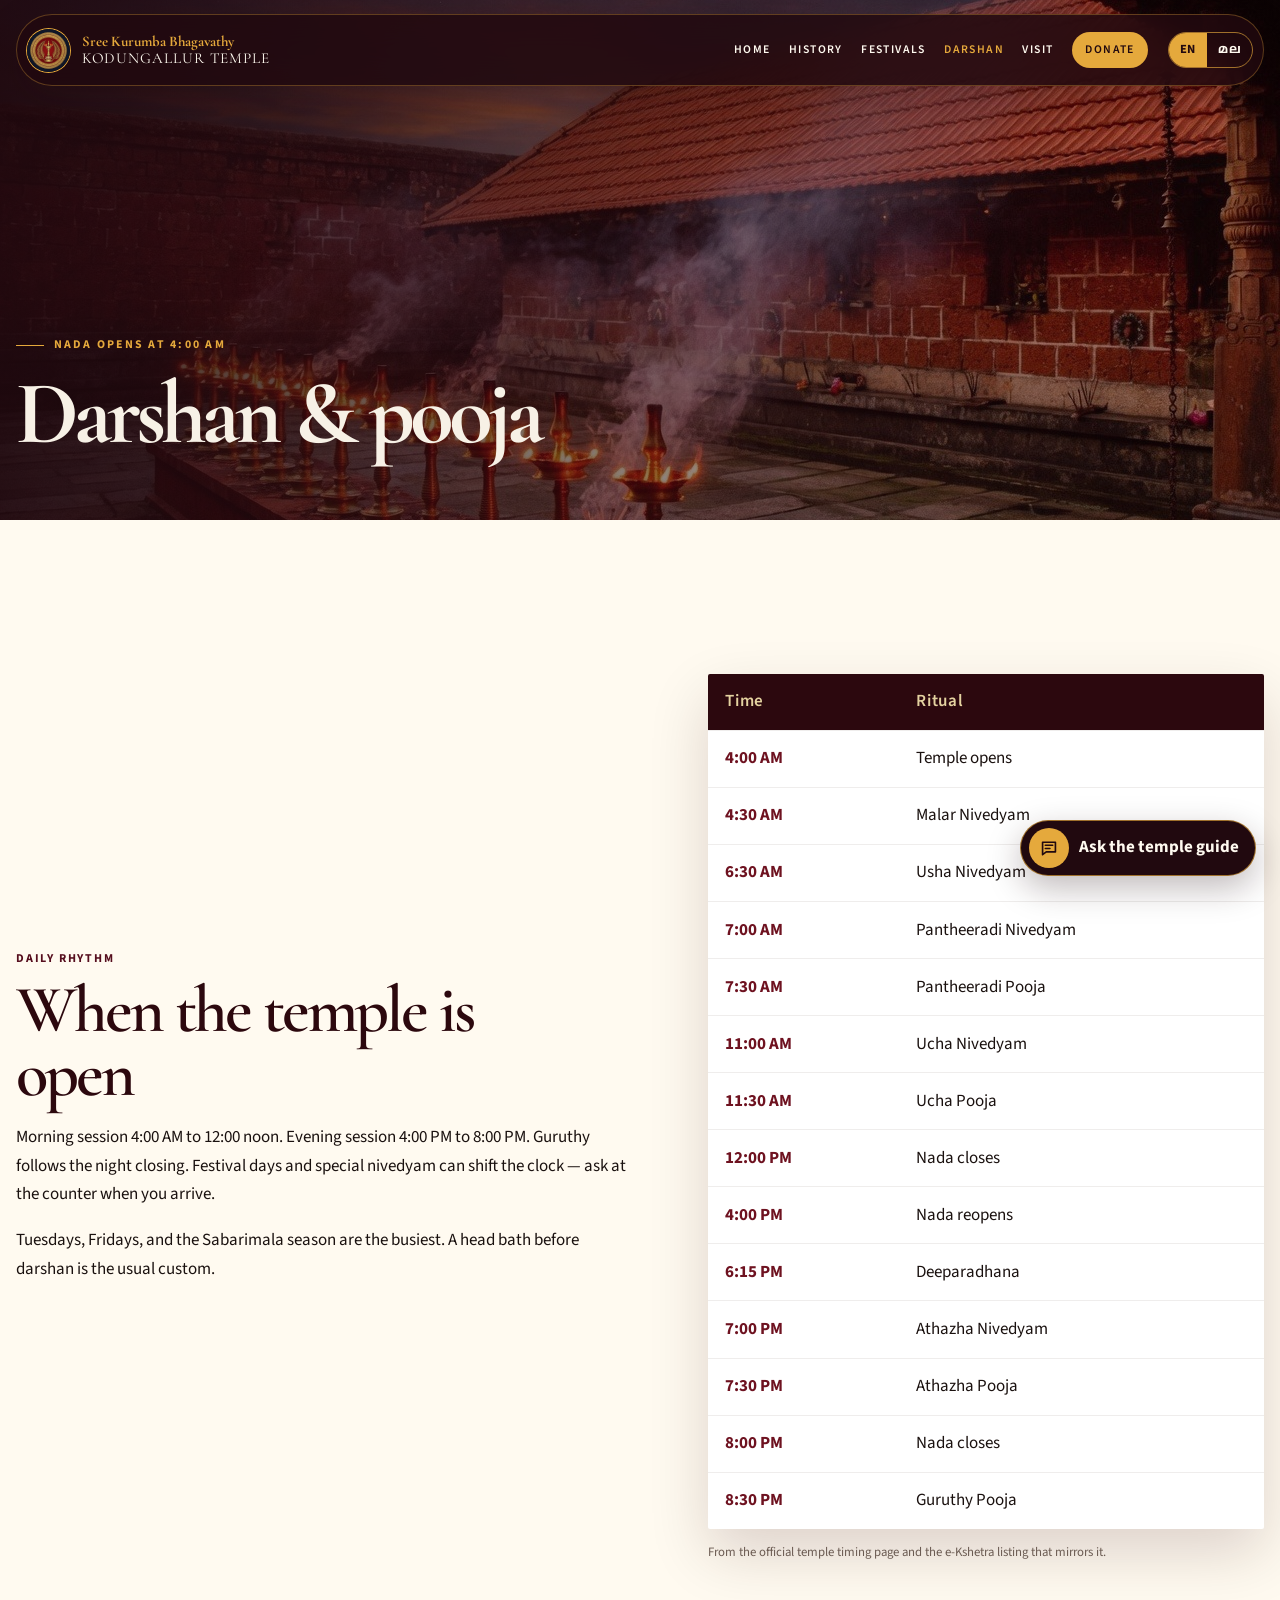
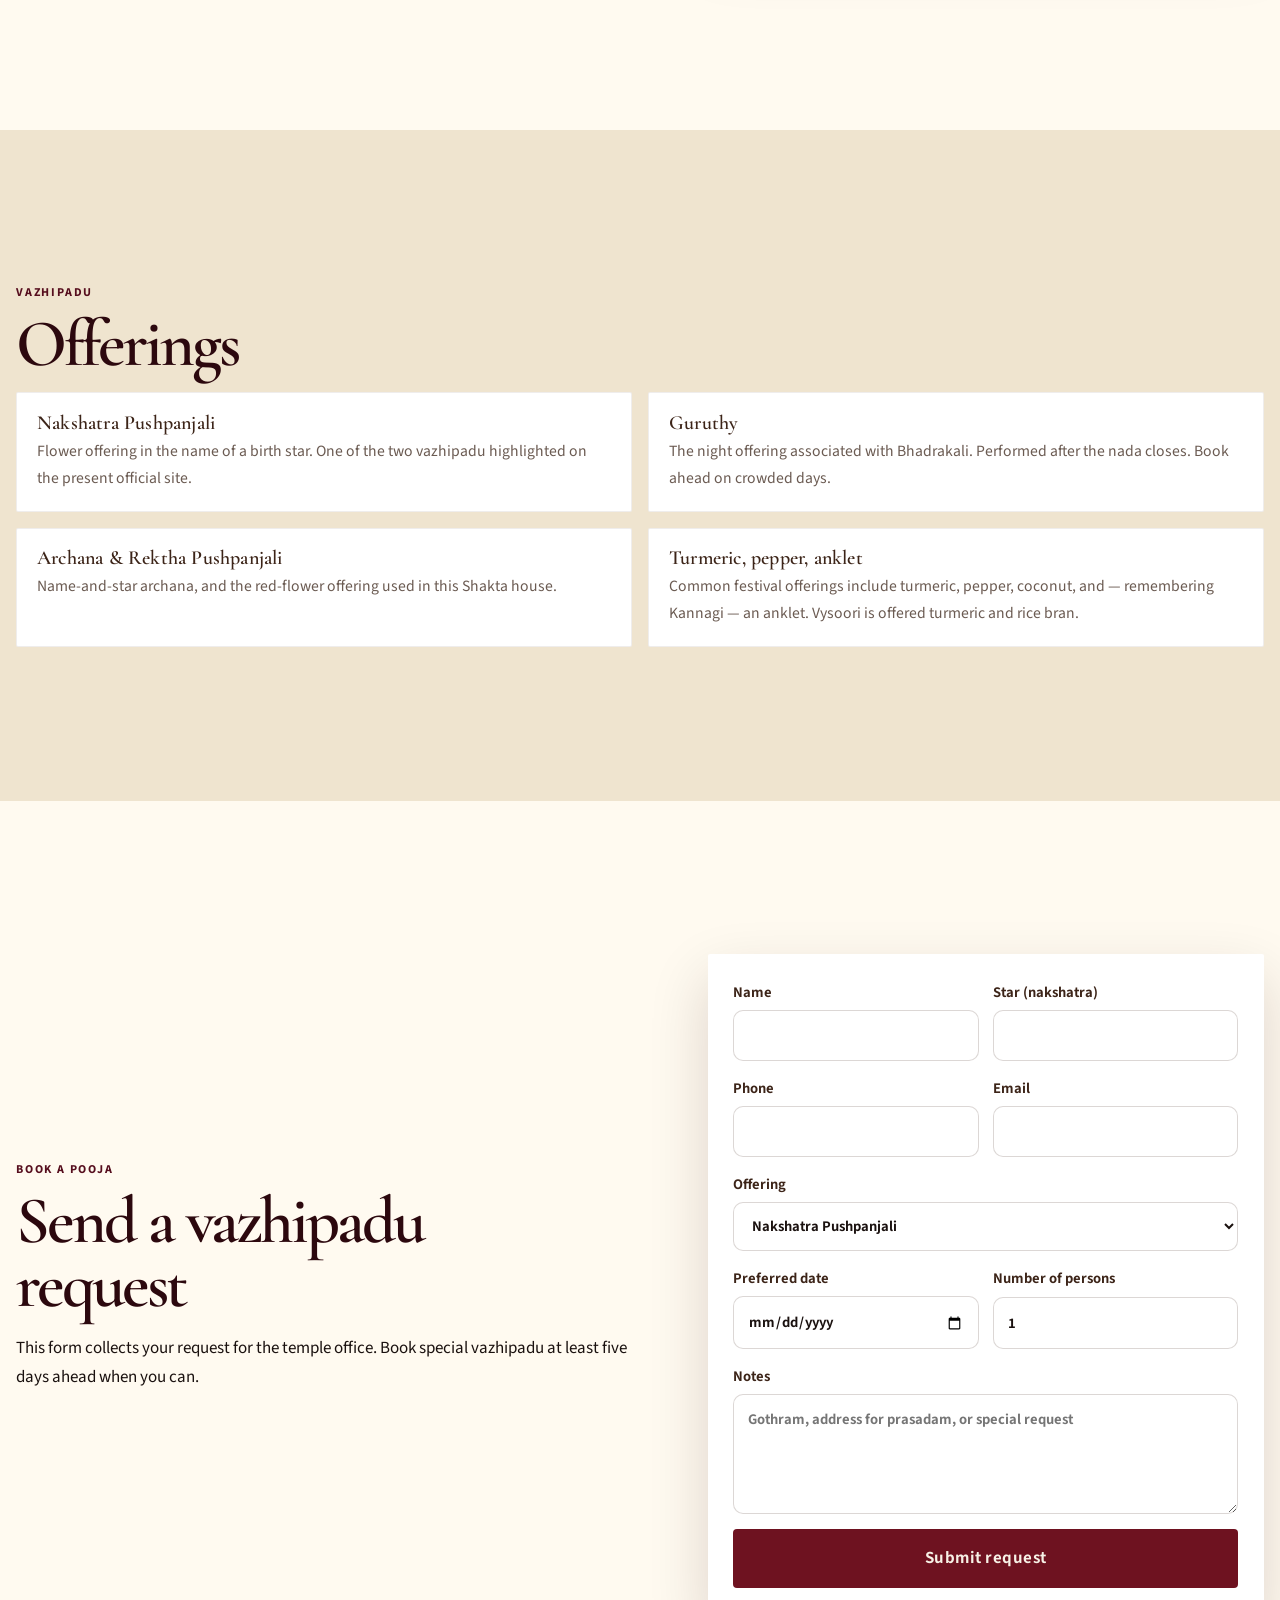
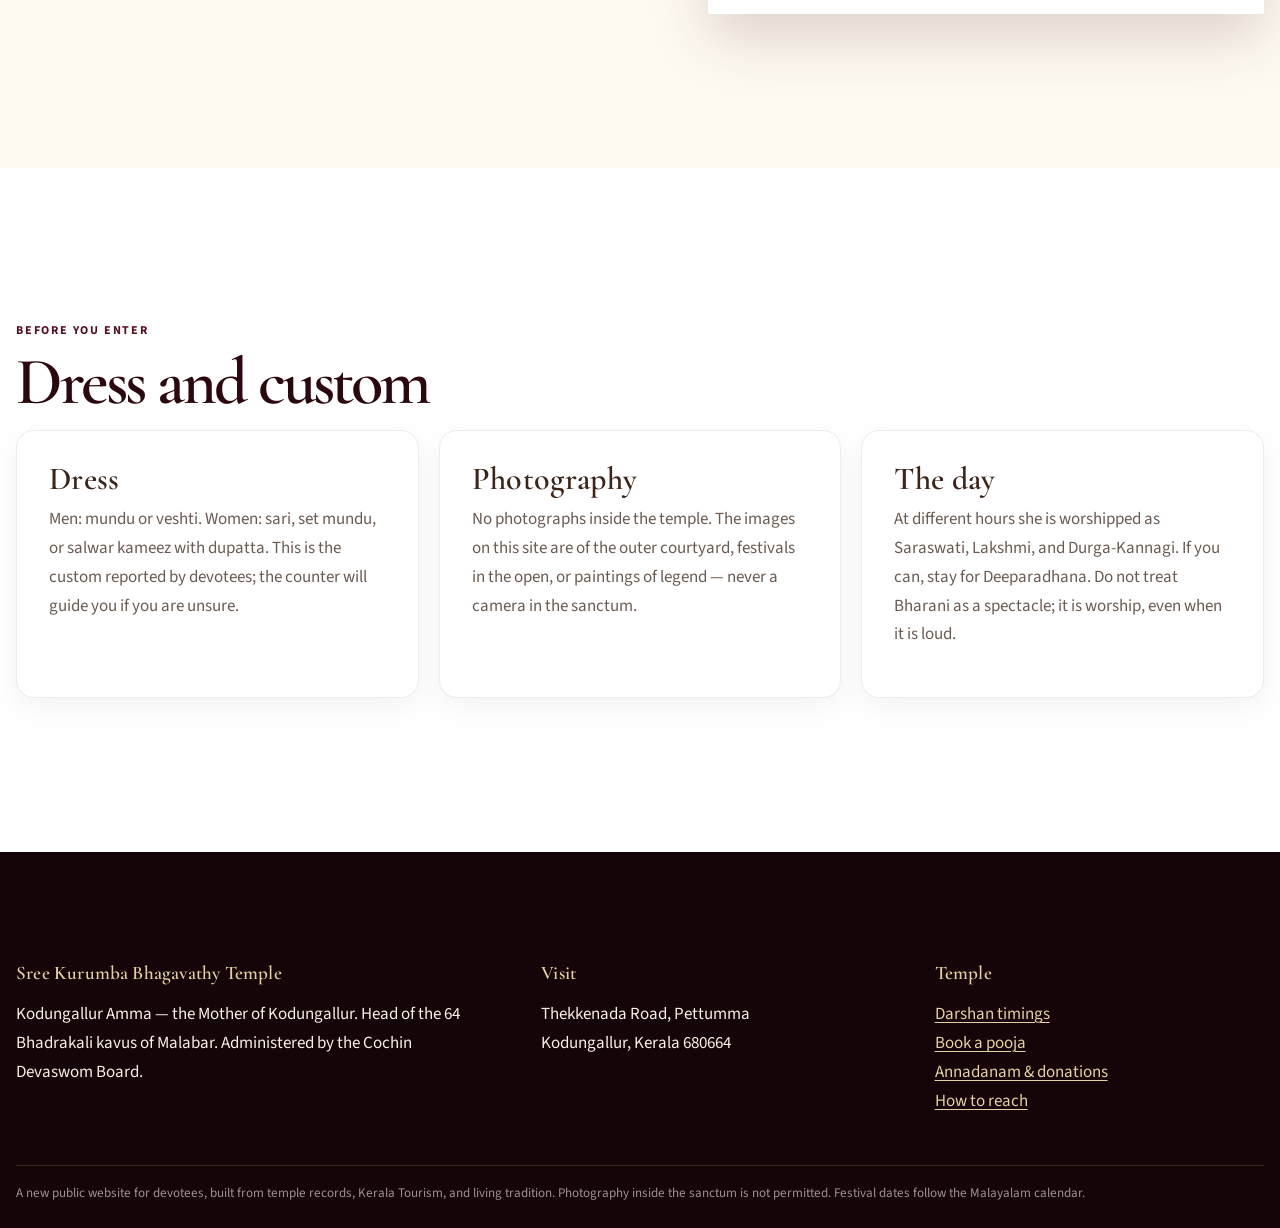
==== commit 3610ae0f: "feat: add bilingual temple guide chatbot" ====
--- a/darshan.html
+++ b/darshan.html
@@ -98,12 +98,12 @@
         <div class="form-card">
           <form data-i18n-confirm="dar.confirm" data-confirm="Received! Your pooja request has been noted on this site.">
             <div class="form-row">
-              <label><span data-i18n="form.name">Name</span> <input name="name" required></label>
-              <label><span data-i18n="form.star">Star (nakshatra)</span> <input name="star"></label>
+              <label><span data-i18n="form.name">Name</span> <input name="name" type="text" autocomplete="name" maxlength="150" pattern="[^0-9]*" data-no-digits required></label>
+              <label><span data-i18n="form.star">Star (nakshatra)</span> <input name="star" type="text" maxlength="100" data-letters-only required></label>
             </div>
             <div class="form-row">
-              <label><span data-i18n="form.phone">Phone</span> <input name="phone" type="tel" required></label>
-              <label><span data-i18n="form.email">Email</span> <input name="email" type="email"></label>
+              <label><span data-i18n="form.phone">Phone</span> <input name="phone" type="tel" inputmode="numeric" autocomplete="tel" maxlength="20" pattern="[0-9]+" data-digits-only required></label>
+              <label><span data-i18n="form.email">Email</span> <input name="email" type="email" inputmode="email" autocomplete="email" maxlength="254" required></label>
             </div>
             <label><span data-i18n="form.offering">Offering</span>
               <select name="offering" required>
@@ -115,10 +115,10 @@
               </select>
             </label>
             <div class="form-row">
-              <label><span data-i18n="form.date">Preferred date</span> <input name="date" type="date"></label>
-              <label><span data-i18n="form.persons">Number of persons</span> <input name="persons" type="number" min="1" value="1"></label>
+              <label><span data-i18n="form.date">Preferred date</span> <input name="date" type="date" data-date-window required></label>
+              <label><span data-i18n="form.persons">Number of persons</span> <input name="persons" type="number" inputmode="numeric" min="1" step="1" value="1" required></label>
             </div>
-            <label><span data-i18n="form.notes">Notes</span> <textarea name="notes" data-i18n-placeholder="form.notes.ph" placeholder="Gothram, address for prasadam, or special request"></textarea></label>
+            <label><span data-i18n="form.notes">Notes</span> <textarea name="notes" maxlength="2000" data-i18n-placeholder="form.notes.ph" placeholder="Gothram, address for prasadam, or special request"></textarea></label>
             <button class="btn btn-blood" type="submit" data-i18n="form.submit.pooja">Submit request</button>
             <p class="form-success" role="status"></p>
             <p class="form-error" role="alert"></p>
@@ -127,7 +127,7 @@
       </div>
     </section>
 
-    <section class="section" style="background: #fff;">
+    <section class="section" id="customs" style="background: #fff;">
       <div class="wrap">
         <p class="kicker" data-i18n="dar.kicker.before">Before you enter</p>
         <h2 data-i18n="dar.h2.dress">Dress and custom</h2>
@@ -157,5 +157,6 @@
   <script src="js/config.js"></script>
   <script src="js/i18n.js"></script>
   <script src="js/main.js"></script>
+  <script src="js/chatbot.js"></script>
 </body>
 </html>
--- a/css/styles.css
+++ b/css/styles.css
@@ -1097,3 +1097,348 @@
   .bento-grid .card:nth-child(3) img { height: 220px; }
   .section { padding: 5.5rem 0; }
 }
+
+/* Temple guide chatbot */
+.sr-only {
+  position: absolute;
+  width: 1px;
+  height: 1px;
+  padding: 0;
+  margin: -1px;
+  overflow: hidden;
+  clip: rect(0, 0, 0, 0);
+  white-space: nowrap;
+  border: 0;
+}
+
+.temple-chat {
+  position: fixed;
+  right: 1.5rem;
+  bottom: 1.5rem;
+  z-index: 80;
+  font-family: "Source Sans 3", "Noto Sans Malayalam", sans-serif;
+  line-height: 1.45;
+}
+
+.chat-launcher {
+  display: flex;
+  align-items: center;
+  gap: .65rem;
+  min-height: 52px;
+  padding: .45rem 1rem .45rem .5rem;
+  border: 1px solid rgba(229, 169, 60, .65);
+  border-radius: 999px;
+  background: var(--plum);
+  color: var(--mist);
+  box-shadow: 0 12px 34px rgba(33, 9, 15, .28);
+  font: inherit;
+  font-weight: 700;
+  cursor: pointer;
+  transition: transform .2s ease, box-shadow .2s ease, opacity .2s ease;
+}
+
+.chat-launcher:hover {
+  transform: translateY(-2px);
+  box-shadow: 0 16px 40px rgba(33, 9, 15, .34);
+}
+
+.chat-launcher-icon {
+  display: grid;
+  width: 40px;
+  height: 40px;
+  place-items: center;
+  border-radius: 50%;
+  background: var(--sun);
+  color: var(--plum);
+}
+
+.chat-launcher svg,
+.chat-form svg {
+  width: 22px;
+  fill: none;
+  stroke: currentColor;
+  stroke-linecap: round;
+  stroke-linejoin: round;
+  stroke-width: 1.8;
+}
+
+.chat-panel {
+  position: absolute;
+  right: 0;
+  bottom: 4.25rem;
+  display: grid;
+  grid-template-rows: auto minmax(0, 1fr) auto auto auto;
+  width: min(390px, calc(100vw - 2rem));
+  height: min(620px, calc(100dvh - 7.5rem));
+  overflow: hidden;
+  border: 1px solid rgba(86, 14, 30, .18);
+  border-radius: 14px;
+  background: #fffdf8;
+  color: var(--ink);
+  box-shadow: 0 28px 70px rgba(33, 9, 15, .3);
+  opacity: 0;
+  visibility: hidden;
+  pointer-events: none;
+  transform: translateY(12px) scale(.98);
+  transform-origin: bottom right;
+  transition: opacity .2s ease, transform .2s ease, visibility .2s;
+}
+
+.temple-chat[data-open="true"] .chat-panel {
+  opacity: 1;
+  visibility: visible;
+  pointer-events: auto;
+  transform: translateY(0) scale(1);
+}
+
+.chat-header {
+  display: grid;
+  grid-template-columns: auto 1fr auto;
+  align-items: center;
+  gap: .75rem;
+  padding: .9rem 1rem;
+  background: var(--plum);
+  color: var(--mist);
+}
+
+.chat-avatar {
+  display: grid;
+  width: 42px;
+  height: 42px;
+  place-items: center;
+  border-radius: 50%;
+  background: var(--sun);
+  color: var(--plum);
+  font-family: Georgia, serif;
+  font-size: 1.15rem;
+}
+
+.chat-header h2 {
+  margin: 0;
+  color: var(--mist);
+  font-family: "Cormorant Garamond", "Noto Serif Malayalam", serif;
+  font-size: 1.35rem;
+  line-height: 1.1;
+  letter-spacing: 0;
+}
+
+.chat-header p {
+  display: flex;
+  align-items: center;
+  gap: .4rem;
+  margin: .18rem 0 0;
+  color: rgba(255, 250, 240, .72);
+  font-size: .75rem;
+}
+
+.chat-status-dot {
+  width: 7px;
+  height: 7px;
+  border-radius: 50%;
+  background: var(--sun);
+  box-shadow: 0 0 0 3px rgba(229, 169, 60, .15);
+}
+
+.chat-close {
+  display: grid;
+  width: 40px;
+  height: 40px;
+  place-items: center;
+  border: 0;
+  border-radius: 50%;
+  background: transparent;
+  color: var(--mist);
+  font: inherit;
+  font-size: 1.65rem;
+  cursor: pointer;
+}
+
+.chat-close:hover {
+  background: rgba(255, 250, 240, .1);
+}
+
+.chat-messages {
+  display: flex;
+  flex-direction: column;
+  gap: .8rem;
+  min-height: 0;
+  padding: 1rem;
+  overflow-y: auto;
+  overscroll-behavior: contain;
+  background: #f8f0e3;
+  scrollbar-color: rgba(86, 14, 30, .35) transparent;
+}
+
+.chat-message {
+  width: fit-content;
+  max-width: 88%;
+  padding: .75rem .85rem;
+  border-radius: 12px;
+  font-size: .93rem;
+  box-shadow: 0 2px 8px rgba(33, 9, 15, .06);
+}
+
+.chat-message p {
+  margin: 0;
+}
+
+.chat-message-guide {
+  align-self: flex-start;
+  border: 1px solid rgba(86, 14, 30, .1);
+  border-bottom-left-radius: 3px;
+  background: #fffdf8;
+}
+
+.chat-message-user {
+  align-self: flex-end;
+  border-bottom-right-radius: 3px;
+  background: var(--wine);
+  color: var(--mist);
+}
+
+.chat-message a {
+  display: inline-block;
+  margin-top: .55rem;
+  color: var(--wine);
+  font-size: .85rem;
+  font-weight: 700;
+}
+
+.chat-suggestions {
+  display: flex;
+  gap: .45rem;
+  padding: .7rem 1rem;
+  overflow-x: auto;
+  border-top: 1px solid rgba(86, 14, 30, .1);
+  background: #fffdf8;
+  scrollbar-width: none;
+}
+
+.chat-suggestions::-webkit-scrollbar {
+  display: none;
+}
+
+.chat-suggestions button {
+  flex: 0 0 auto;
+  padding: .42rem .7rem;
+  border: 1px solid rgba(86, 14, 30, .28);
+  border-radius: 999px;
+  background: transparent;
+  color: var(--wine);
+  font: inherit;
+  font-size: .8rem;
+  font-weight: 700;
+  cursor: pointer;
+}
+
+.chat-suggestions button:hover {
+  border-color: var(--wine);
+  background: rgba(86, 14, 30, .06);
+}
+
+.chat-form {
+  display: grid;
+  grid-template-columns: 1fr auto;
+  gap: .5rem;
+  padding: .75rem 1rem .4rem;
+  background: #fffdf8;
+}
+
+.chat-form input {
+  min-width: 0;
+  height: 44px;
+  padding: 0 .85rem;
+  border: 1px solid rgba(86, 14, 30, .24);
+  border-radius: 8px;
+  background: #fff;
+  color: var(--ink);
+  font: inherit;
+  font-size: .9rem;
+}
+
+.chat-form button {
+  display: grid;
+  width: 44px;
+  height: 44px;
+  place-items: center;
+  border: 0;
+  border-radius: 8px;
+  background: var(--wine);
+  color: #fff;
+  cursor: pointer;
+}
+
+.chat-disclaimer {
+  margin: 0;
+  padding: .2rem 1rem .65rem;
+  background: #fffdf8;
+  color: var(--ash);
+  font-size: .7rem;
+  line-height: 1.35;
+}
+
+.chat-typing {
+  display: flex;
+  gap: .25rem;
+  padding-top: .85rem;
+  padding-bottom: .85rem;
+}
+
+.chat-typing i {
+  width: 6px;
+  height: 6px;
+  border-radius: 50%;
+  background: var(--gold);
+  animation: chat-pulse .9s infinite ease-in-out;
+}
+
+.chat-typing i:nth-child(2) { animation-delay: .14s; }
+.chat-typing i:nth-child(3) { animation-delay: .28s; }
+
+.chat-launcher:focus-visible,
+.chat-close:focus-visible,
+.chat-suggestions button:focus-visible,
+.chat-form input:focus-visible,
+.chat-form button:focus-visible {
+  outline: 3px solid var(--sun);
+  outline-offset: 2px;
+}
+
+@keyframes chat-pulse {
+  0%, 60%, 100% { transform: translateY(0); opacity: .45; }
+  30% { transform: translateY(-4px); opacity: 1; }
+}
+
+@media (max-width: 520px) {
+  .temple-chat {
+    right: .75rem;
+    bottom: .75rem;
+  }
+
+  .chat-panel {
+    position: fixed;
+    inset: 0;
+    width: 100%;
+    height: 100dvh;
+    max-height: none;
+    border: 0;
+    border-radius: 0;
+    transform: translateY(16px);
+  }
+
+  .temple-chat[data-open="true"] .chat-launcher {
+    opacity: 0;
+    pointer-events: none;
+  }
+}
+
+@media (prefers-reduced-motion: reduce) {
+  .chat-launcher,
+  .chat-panel {
+    transition: none;
+  }
+
+  .chat-typing i {
+    animation: none;
+  }
+}
